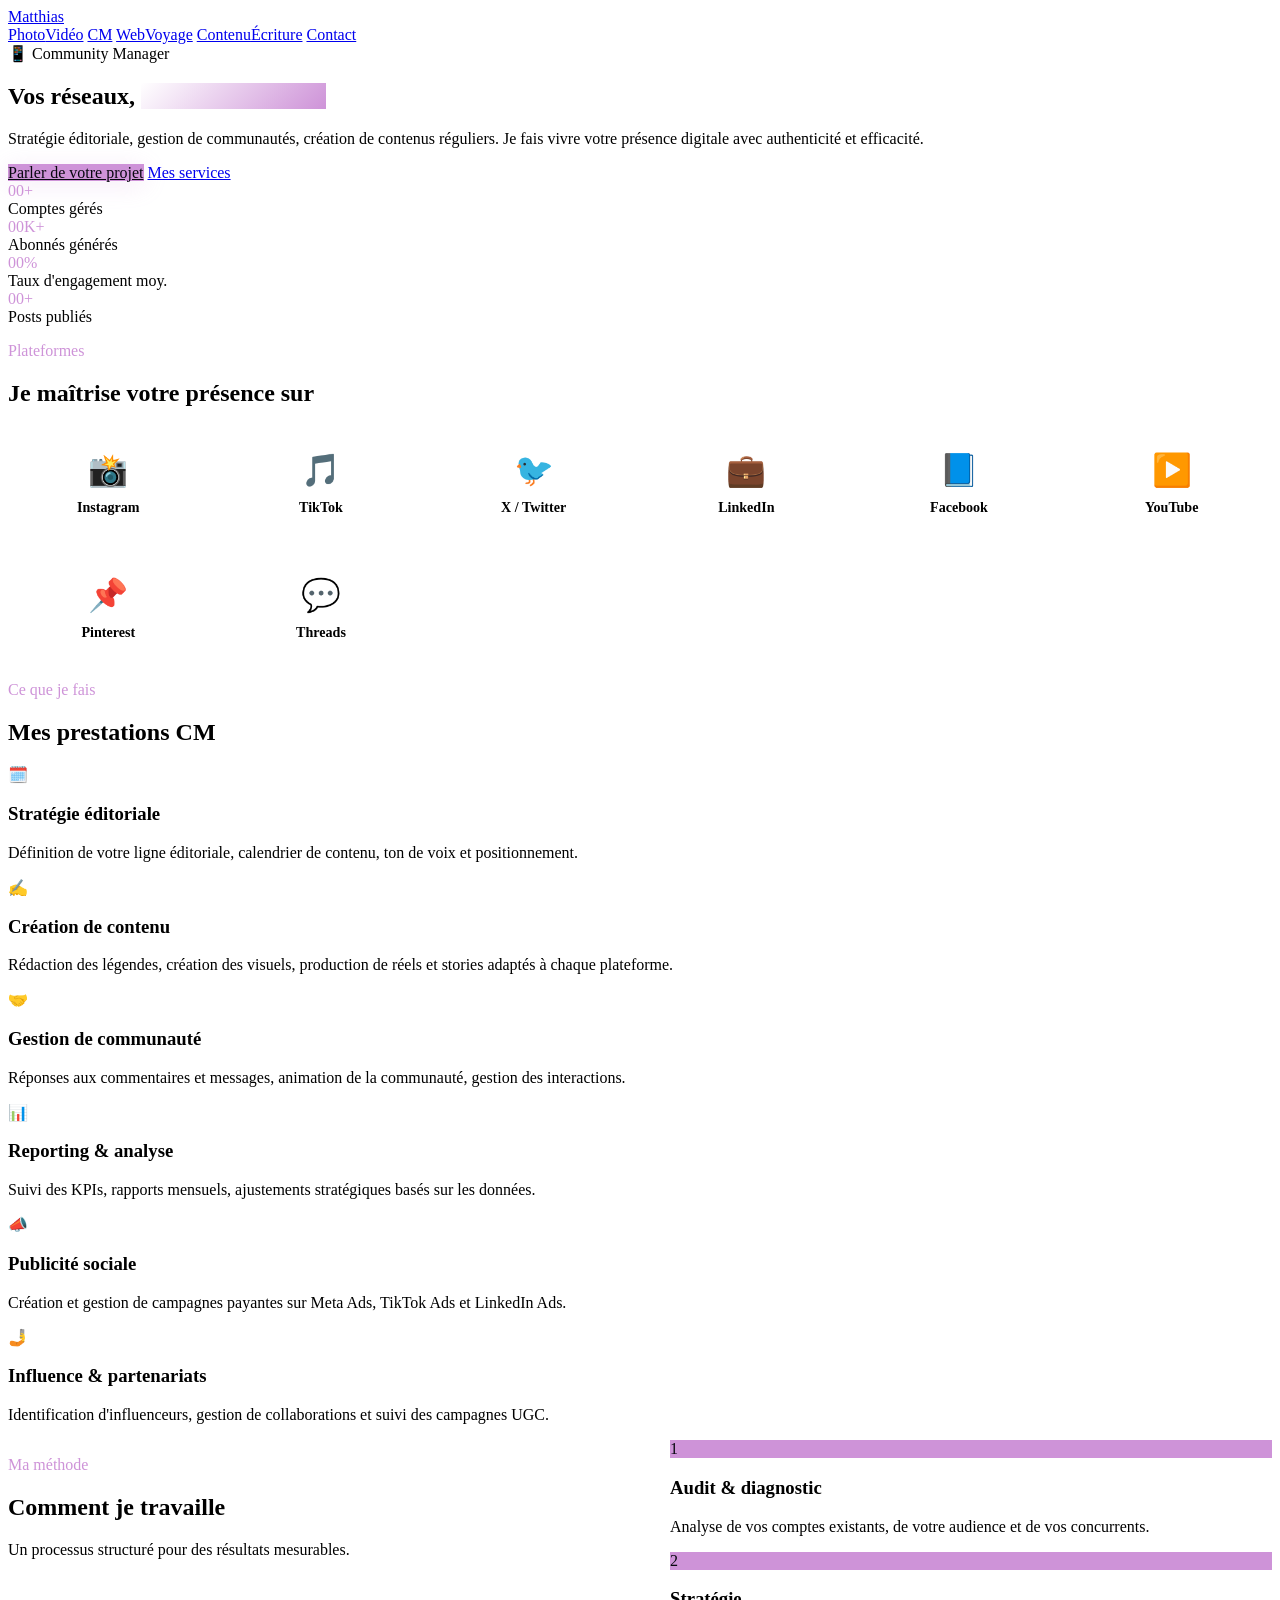
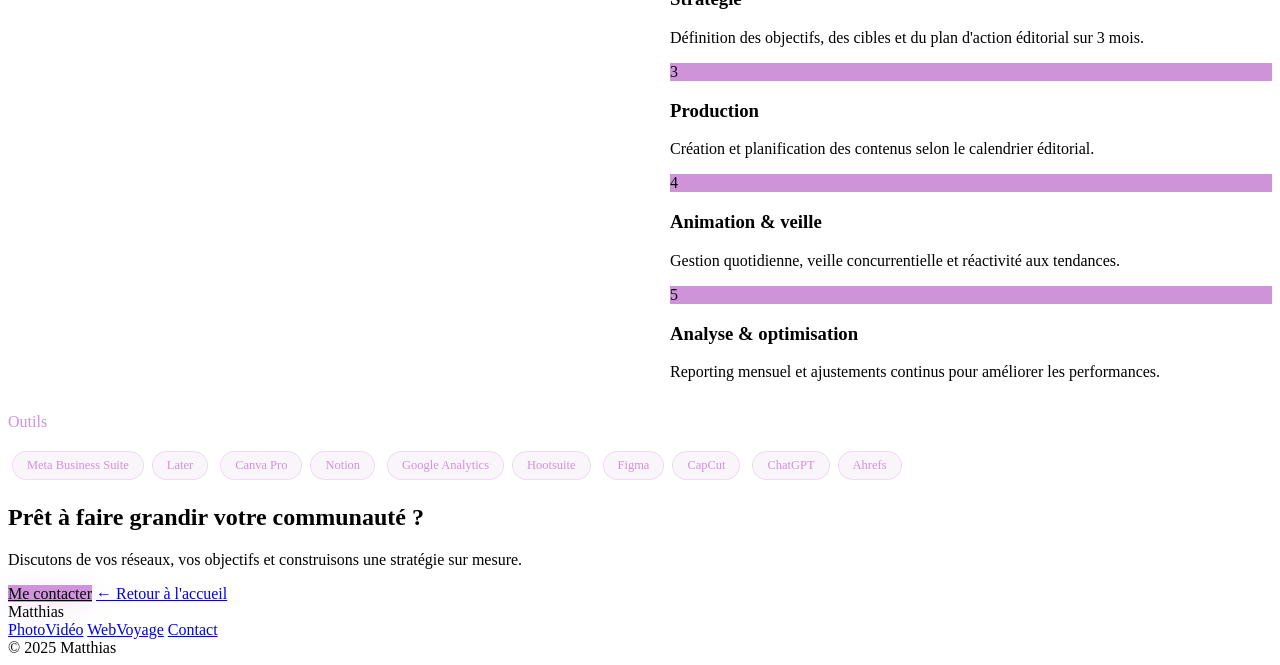
==== community-manager.html @ 6f7e1068 "Add files via upload" ====
<!DOCTYPE html>
<html lang="fr">
<head>
  <meta charset="UTF-8" />
  <meta name="viewport" content="width=device-width, initial-scale=1.0" />
  <title>Community Manager — Matthias</title>
  <link rel="stylesheet" href="css/style.css" />
  <style>
    :root { --page-color: #ce93d8; --page-glow: rgba(206,147,216,0.2); }
    .btn-primary { background: var(--page-color); color: #07070f; box-shadow: 0 4px 24px var(--page-glow); }
    .btn-primary:hover { background: #d9a8e0; box-shadow: 0 8px 32px rgba(206,147,216,0.4); }
    .section-label { color: var(--page-color); }
    .stat-number { color: var(--page-color); }
    .step-num { background: var(--page-color) !important; color: #07070f !important; }
    .tag-chip { background: rgba(206,147,216,0.1); border: 1px solid rgba(206,147,216,0.25); color: var(--page-color); display:inline-block;padding:6px 14px;border-radius:99px;font-size:.78rem;font-weight:500;margin:4px; }
    .platform-grid { display:grid;grid-template-columns:repeat(auto-fill,minmax(180px,1fr));gap:12px; }
    .platform-card { padding:24px 20px;border-radius:var(--radius-md);background:var(--glass-bg);border:1px solid var(--glass-border);text-align:center;transition:all .3s; }
    .platform-card:hover { background:var(--glass-bg-hover);transform:translateY(-2px); }
    .platform-icon { font-size:2rem;margin-bottom:10px; }
    .platform-name { font-size:.88rem;font-weight:600; }
  </style>
</head>
<body>
  <nav class="navbar">
    <a class="nav-logo" href="index.html">Matthias</a>
    <div class="nav-links">
      <a href="photo.html">Photo</a><a href="video.html">Vidéo</a>
      <a href="community-manager.html" class="active">CM</a>
      <a href="web-dev.html">Web</a><a href="voyage.html">Voyage</a>
      <a href="creation-contenu.html">Contenu</a><a href="ecriture.html">Écriture</a>
      <a href="mailto:contact@exemple.com" class="nav-cta">Contact</a>
    </div>
    <div class="nav-burger"><span></span><span></span><span></span></div>
  </nav>

  <section class="page-hero hero-cm">
    <div class="hero-tag">📱 Community Manager</div>
    <h1>Vos réseaux, <span style="-webkit-background-clip:text;-webkit-text-fill-color:transparent;background-clip:text;background:linear-gradient(135deg,#fff 0%,var(--page-color) 100%)">vivants & engagés</span></h1>
    <p>Stratégie éditoriale, gestion de communautés, création de contenus réguliers. Je fais vivre votre présence digitale avec authenticité et efficacité.</p>
    <div class="hero-actions">
      <a href="mailto:contact@exemple.com" class="btn btn-primary">Parler de votre projet</a>
      <a href="#services" class="btn btn-glass">Mes services</a>
    </div>
  </section>

  <section class="section">
    <div class="section-inner">
      <div class="stats-row reveal">
        <div class="stat-item"><div class="stat-number" style="color:var(--page-color)">00+</div><div class="stat-label">Comptes gérés</div></div>
        <div class="stat-item"><div class="stat-number" style="color:var(--page-color)">00K+</div><div class="stat-label">Abonnés générés</div></div>
        <div class="stat-item"><div class="stat-number" style="color:var(--page-color)">00%</div><div class="stat-label">Taux d'engagement moy.</div></div>
        <div class="stat-item"><div class="stat-number" style="color:var(--page-color)">00+</div><div class="stat-label">Posts publiés</div></div>
      </div>
    </div>
  </section>

  <section class="section" id="services">
    <div class="section-inner">
      <p class="section-label reveal">Plateformes</p>
      <h2 class="section-title reveal">Je maîtrise votre présence sur</h2>
      <div class="platform-grid reveal">
        <div class="platform-card"><div class="platform-icon">📸</div><div class="platform-name">Instagram</div></div>
        <div class="platform-card"><div class="platform-icon">🎵</div><div class="platform-name">TikTok</div></div>
        <div class="platform-card"><div class="platform-icon">🐦</div><div class="platform-name">X / Twitter</div></div>
        <div class="platform-card"><div class="platform-icon">💼</div><div class="platform-name">LinkedIn</div></div>
        <div class="platform-card"><div class="platform-icon">📘</div><div class="platform-name">Facebook</div></div>
        <div class="platform-card"><div class="platform-icon">▶️</div><div class="platform-name">YouTube</div></div>
        <div class="platform-card"><div class="platform-icon">📌</div><div class="platform-name">Pinterest</div></div>
        <div class="platform-card"><div class="platform-icon">💬</div><div class="platform-name">Threads</div></div>
      </div>
    </div>
  </section>

  <section class="section">
    <div class="section-inner">
      <p class="section-label reveal">Ce que je fais</p>
      <h2 class="section-title reveal">Mes prestations CM</h2>
      <div class="features-grid reveal">
        <div class="feature-card"><div class="feature-icon">🗓️</div><h3>Stratégie éditoriale</h3><p>Définition de votre ligne éditoriale, calendrier de contenu, ton de voix et positionnement.</p></div>
        <div class="feature-card"><div class="feature-icon">✍️</div><h3>Création de contenu</h3><p>Rédaction des légendes, création des visuels, production de réels et stories adaptés à chaque plateforme.</p></div>
        <div class="feature-card"><div class="feature-icon">🤝</div><h3>Gestion de communauté</h3><p>Réponses aux commentaires et messages, animation de la communauté, gestion des interactions.</p></div>
        <div class="feature-card"><div class="feature-icon">📊</div><h3>Reporting & analyse</h3><p>Suivi des KPIs, rapports mensuels, ajustements stratégiques basés sur les données.</p></div>
        <div class="feature-card"><div class="feature-icon">📣</div><h3>Publicité sociale</h3><p>Création et gestion de campagnes payantes sur Meta Ads, TikTok Ads et LinkedIn Ads.</p></div>
        <div class="feature-card"><div class="feature-icon">🤳</div><h3>Influence & partenariats</h3><p>Identification d'influenceurs, gestion de collaborations et suivi des campagnes UGC.</p></div>
      </div>
    </div>
  </section>

  <section class="section">
    <div class="section-inner" style="display:grid;grid-template-columns:1fr 1fr;gap:60px;align-items:start;">
      <div>
        <p class="section-label reveal">Ma méthode</p>
        <h2 class="section-title reveal">Comment je travaille</h2>
        <p class="section-desc reveal" style="margin-bottom:0">Un processus structuré pour des résultats mesurables.</p>
      </div>
      <div class="steps-list reveal">
        <div class="step-item"><div class="step-num" style="background:var(--page-color)">1</div><div class="step-content"><h3>Audit & diagnostic</h3><p>Analyse de vos comptes existants, de votre audience et de vos concurrents.</p></div></div>
        <div class="step-item"><div class="step-num" style="background:var(--page-color)">2</div><div class="step-content"><h3>Stratégie</h3><p>Définition des objectifs, des cibles et du plan d'action éditorial sur 3 mois.</p></div></div>
        <div class="step-item"><div class="step-num" style="background:var(--page-color)">3</div><div class="step-content"><h3>Production</h3><p>Création et planification des contenus selon le calendrier éditorial.</p></div></div>
        <div class="step-item"><div class="step-num" style="background:var(--page-color)">4</div><div class="step-content"><h3>Animation & veille</h3><p>Gestion quotidienne, veille concurrentielle et réactivité aux tendances.</p></div></div>
        <div class="step-item"><div class="step-num" style="background:var(--page-color)">5</div><div class="step-content"><h3>Analyse & optimisation</h3><p>Reporting mensuel et ajustements continus pour améliorer les performances.</p></div></div>
      </div>
    </div>
  </section>

  <section class="section" style="padding-top:0">
    <div class="section-inner">
      <p class="section-label reveal">Outils</p>
      <div class="reveal">
        <span class="tag-chip">Meta Business Suite</span><span class="tag-chip">Later</span>
        <span class="tag-chip">Canva Pro</span><span class="tag-chip">Notion</span>
        <span class="tag-chip">Google Analytics</span><span class="tag-chip">Hootsuite</span>
        <span class="tag-chip">Figma</span><span class="tag-chip">CapCut</span>
        <span class="tag-chip">ChatGPT</span><span class="tag-chip">Ahrefs</span>
      </div>
    </div>
  </section>

  <section class="cta-section">
    <div class="cta-box reveal">
      <h2>Prêt à faire grandir votre communauté ?</h2>
      <p>Discutons de vos réseaux, vos objectifs et construisons une stratégie sur mesure.</p>
      <div class="cta-actions">
        <a href="mailto:contact@exemple.com" class="btn btn-primary">Me contacter</a>
        <a href="index.html" class="btn btn-glass">← Retour à l'accueil</a>
      </div>
    </div>
  </section>

  <footer>
    <div class="footer-logo">Matthias</div>
    <div class="footer-links">
      <a href="photo.html">Photo</a><a href="video.html">Vidéo</a>
      <a href="web-dev.html">Web</a><a href="voyage.html">Voyage</a>
      <a href="mailto:contact@exemple.com">Contact</a>
    </div>
    <div class="footer-copy">&copy; 2025 Matthias</div>
  </footer>
  <script src="js/main.js"></script>
</body>
</html>
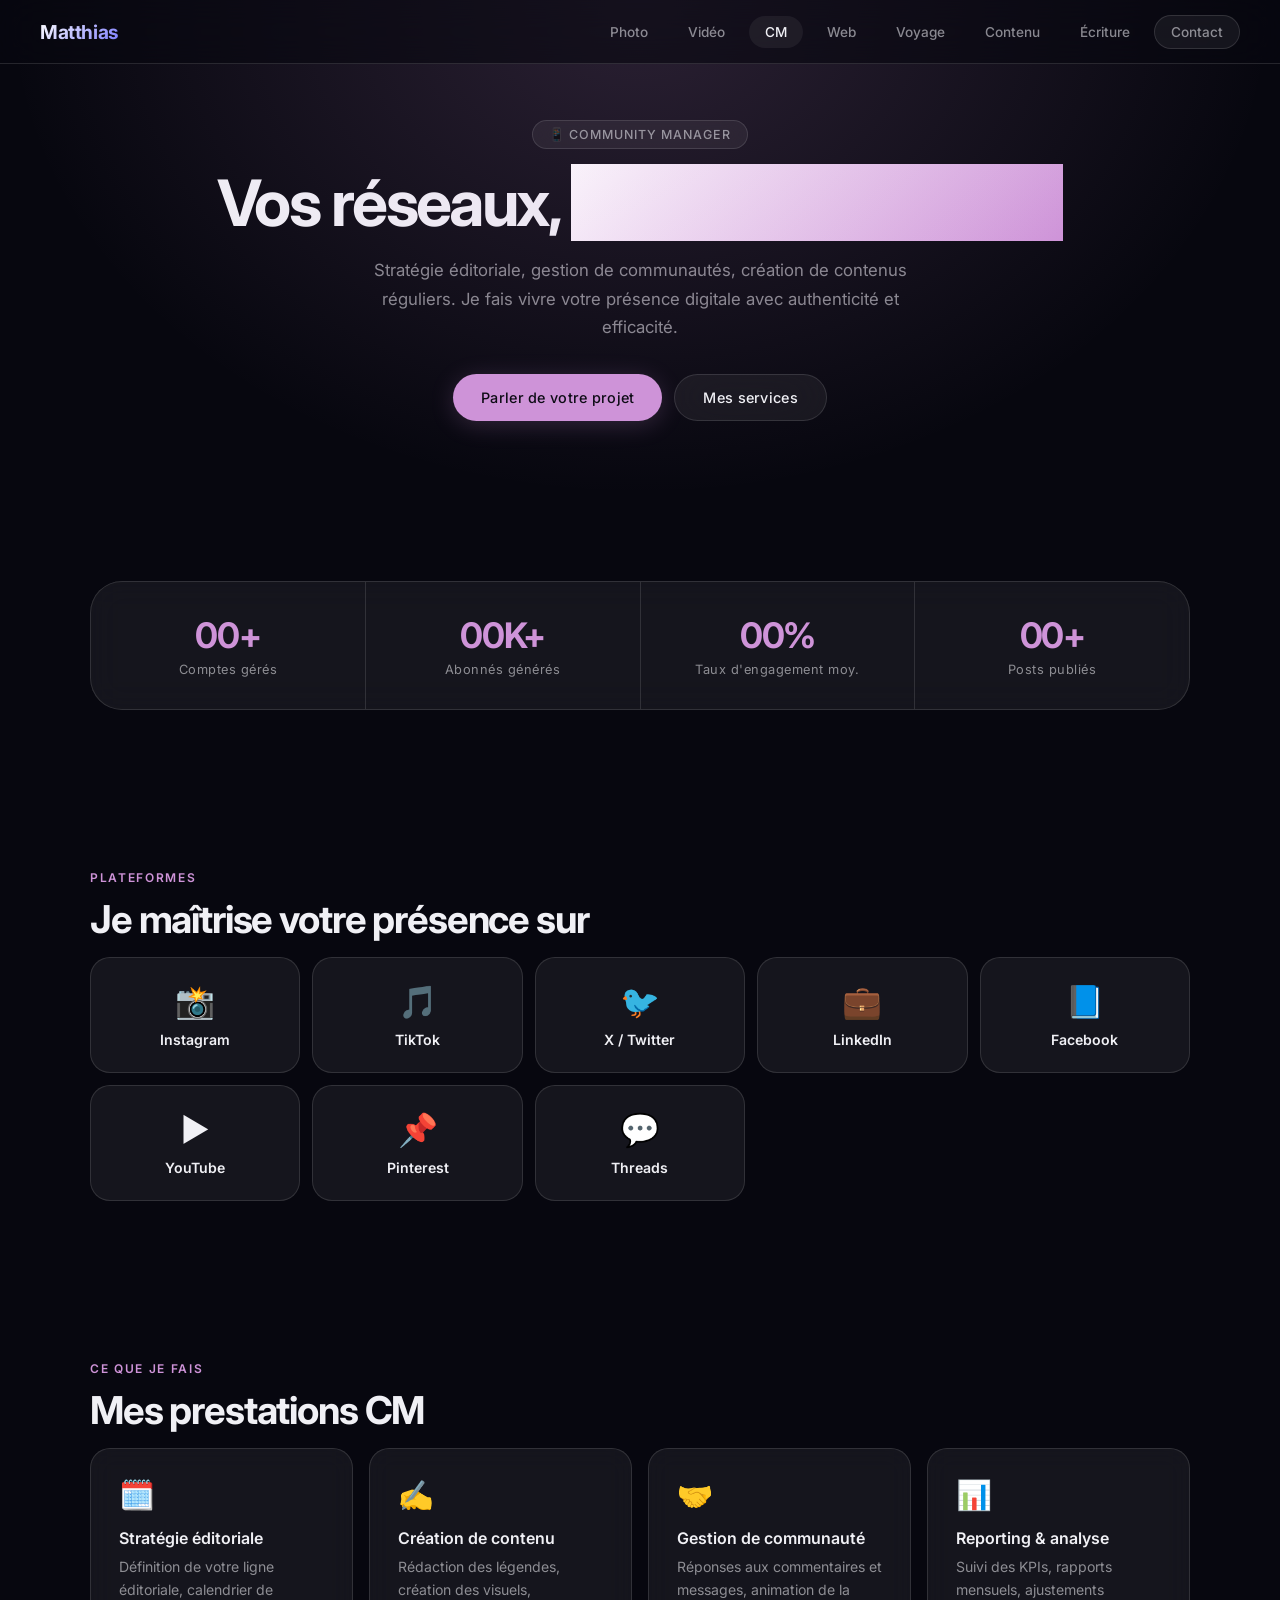
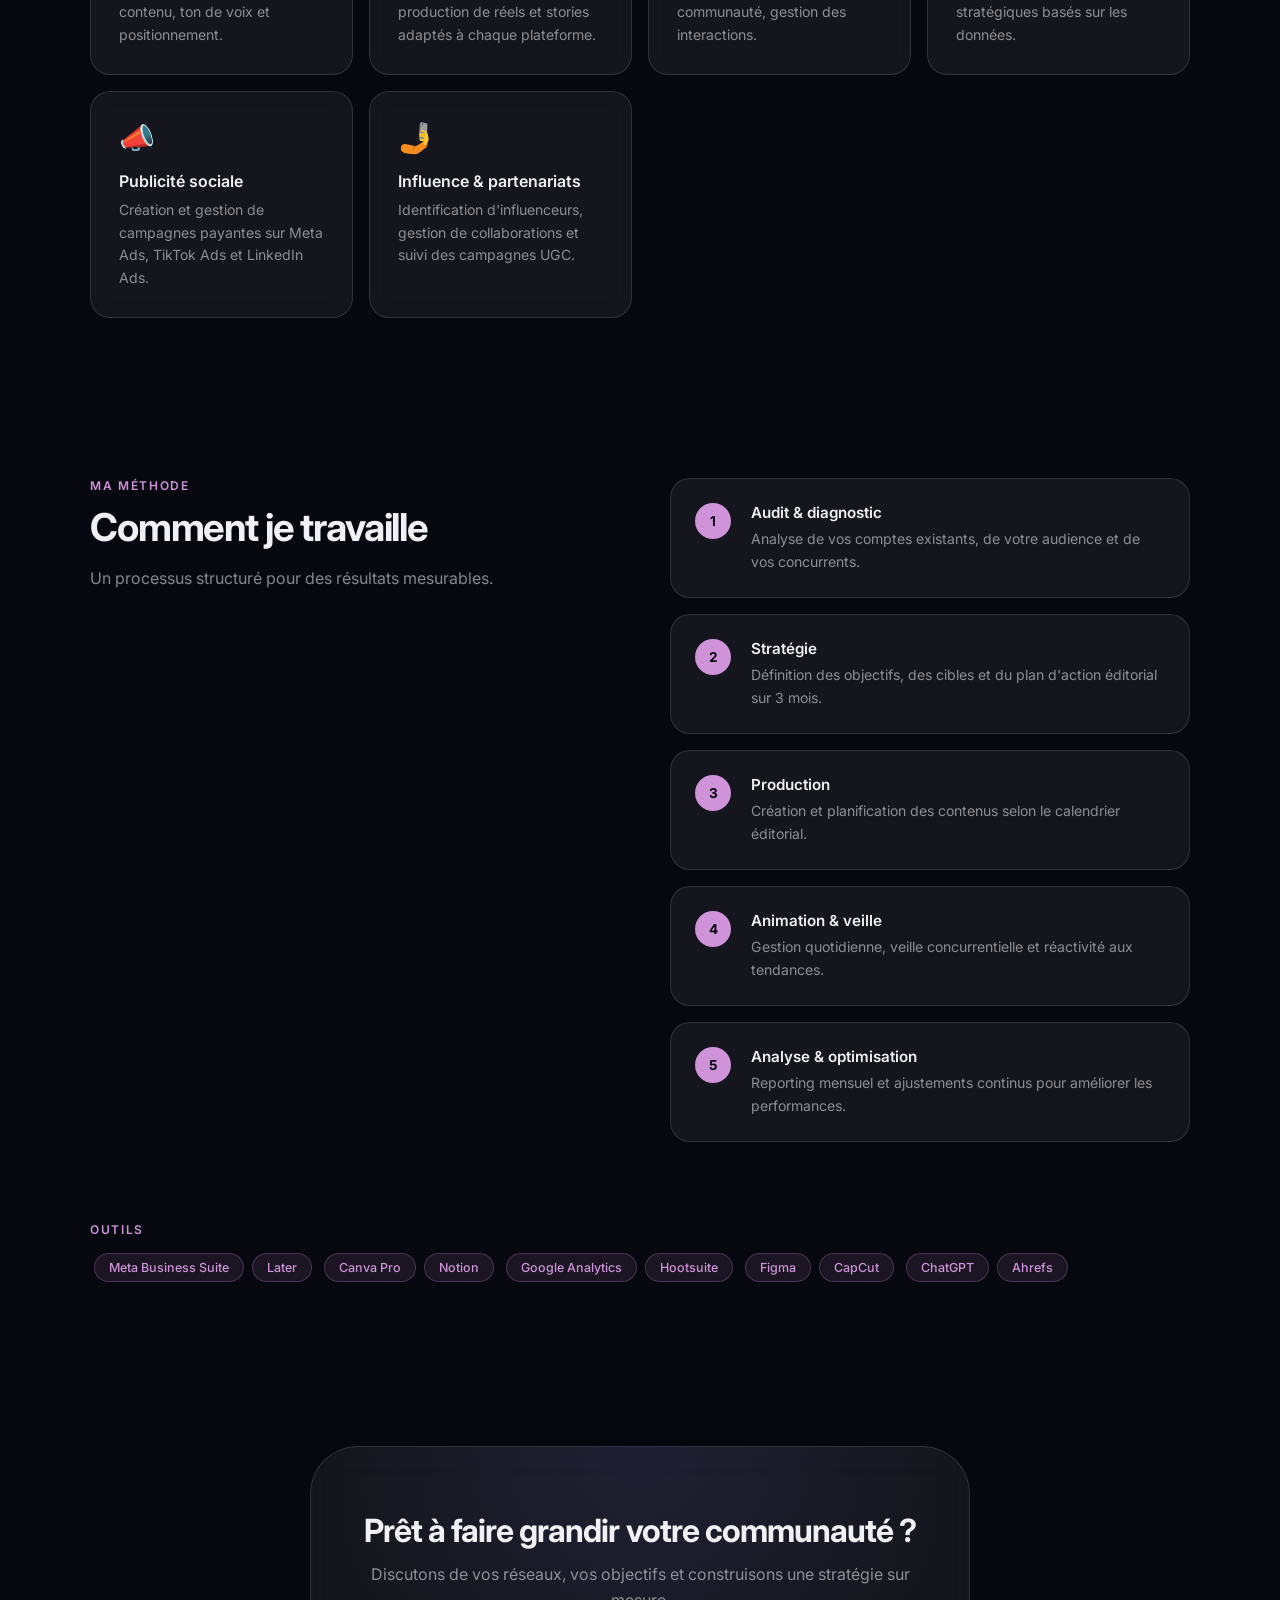
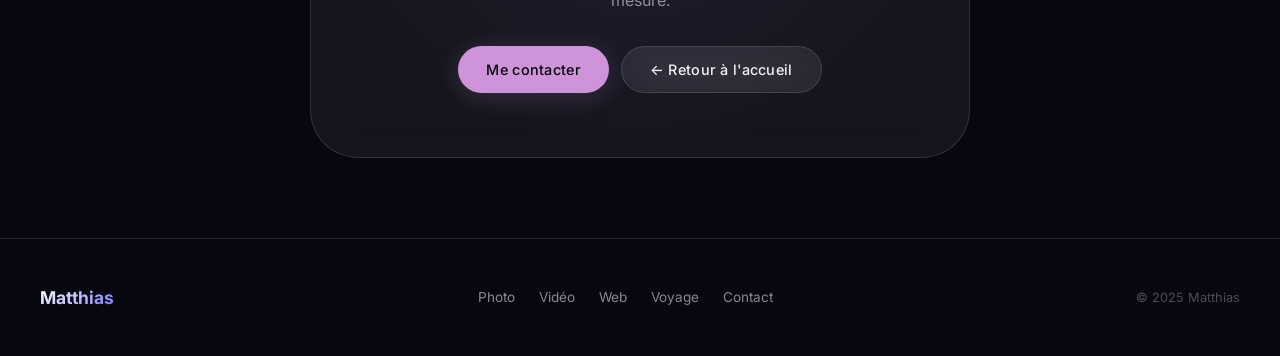
==== commit 17dc25e0: "Add files via upload" ====
--- a/community-manager.html
+++ b/community-manager.html
@@ -4,7 +4,7 @@
   <meta charset="UTF-8" />
   <meta name="viewport" content="width=device-width, initial-scale=1.0" />
   <title>Community Manager — Matthias</title>
-  <link rel="stylesheet" href="css/style.css" />
+  <link rel="stylesheet" href="style.css" />
   <style>
     :root { --page-color: #ce93d8; --page-glow: rgba(206,147,216,0.2); }
     .btn-primary { background: var(--page-color); color: #07070f; box-shadow: 0 4px 24px var(--page-glow); }
@@ -136,6 +136,6 @@
     </div>
     <div class="footer-copy">&copy; 2025 Matthias</div>
   </footer>
-  <script src="js/main.js"></script>
+  <script src="main.js"></script>
 </body>
 </html>
--- a/style.css
+++ b/style.css
@@ -0,0 +1,947 @@
+/* =============================================
+   ROOT VARIABLES — visionOS / Apple-style
+   ============================================= */
+@import url('https://fonts.googleapis.com/css2?family=Inter:wght@300;400;500;600;700&display=swap');
+
+:root {
+  --bg-deep:        #07070f;
+  --bg-mid:         #0e0e1a;
+  --glass-bg:       rgba(255,255,255,0.06);
+  --glass-bg-hover: rgba(255,255,255,0.1);
+  --glass-border:   rgba(255,255,255,0.12);
+  --glass-blur:     24px;
+  --text-primary:   #f0f0f5;
+  --text-secondary: rgba(240,240,245,0.55);
+  --text-tertiary:  rgba(240,240,245,0.30);
+  --accent:         #7c7cff;
+  --accent-glow:    rgba(124,124,255,0.25);
+  --radius-sm:      12px;
+  --radius-md:      20px;
+  --radius-lg:      32px;
+  --radius-xl:      48px;
+  --ease:           cubic-bezier(0.4,0,0.2,1);
+  --ease-spring:    cubic-bezier(0.34,1.56,0.64,1);
+
+  /* Service accent colors */
+  --c-photo:    #f5a623;
+  --c-video:    #4fc3f7;
+  --c-cm:       #ce93d8;
+  --c-webdev:   #80cbc4;
+  --c-voyage:   #a5d6a7;
+  --c-content:  #ff8a65;
+  --c-writing:  #f48fb1;
+}
+
+/* =============================================
+   RESET & BASE
+   ============================================= */
+*, *::before, *::after { box-sizing: border-box; margin: 0; padding: 0; }
+
+html {
+  font-family: 'Inter', -apple-system, BlinkMacSystemFont, sans-serif;
+  font-size: 16px;
+  scroll-behavior: smooth;
+  background: var(--bg-deep);
+  color: var(--text-primary);
+  -webkit-font-smoothing: antialiased;
+}
+
+body {
+  min-height: 100vh;
+  overflow-x: hidden;
+}
+
+a { color: inherit; text-decoration: none; }
+img { display: block; max-width: 100%; }
+ul { list-style: none; }
+
+/* =============================================
+   SCROLLBAR
+   ============================================= */
+::-webkit-scrollbar { width: 6px; }
+::-webkit-scrollbar-track { background: transparent; }
+::-webkit-scrollbar-thumb { background: rgba(255,255,255,0.15); border-radius: 4px; }
+
+/* =============================================
+   GLASS UTILITY
+   ============================================= */
+.glass {
+  background: var(--glass-bg);
+  backdrop-filter: blur(var(--glass-blur));
+  -webkit-backdrop-filter: blur(var(--glass-blur));
+  border: 1px solid var(--glass-border);
+  border-radius: var(--radius-md);
+}
+
+/* =============================================
+   BUTTONS
+   ============================================= */
+.btn {
+  display: inline-flex;
+  align-items: center;
+  gap: 8px;
+  padding: 14px 28px;
+  border-radius: var(--radius-xl);
+  font-size: 0.9rem;
+  font-weight: 500;
+  letter-spacing: 0.02em;
+  cursor: pointer;
+  transition: all 0.3s var(--ease);
+  border: none;
+  outline: none;
+}
+
+.btn-primary {
+  background: var(--accent);
+  color: #fff;
+  box-shadow: 0 4px 24px var(--accent-glow);
+}
+.btn-primary:hover {
+  background: #9090ff;
+  box-shadow: 0 8px 32px rgba(124,124,255,0.4);
+  transform: translateY(-1px);
+}
+
+.btn-glass {
+  background: var(--glass-bg);
+  color: var(--text-primary);
+  border: 1px solid var(--glass-border);
+  backdrop-filter: blur(var(--glass-blur));
+}
+.btn-glass:hover {
+  background: var(--glass-bg-hover);
+  transform: translateY(-1px);
+}
+
+.btn-outline {
+  background: transparent;
+  color: var(--accent);
+  border: 1.5px solid var(--accent);
+}
+.btn-outline:hover {
+  background: var(--accent-glow);
+  transform: translateY(-1px);
+}
+
+/* =============================================
+   NAVIGATION
+   ============================================= */
+.navbar {
+  position: fixed;
+  top: 0;
+  left: 0;
+  right: 0;
+  z-index: 100;
+  height: 64px;
+  display: flex;
+  align-items: center;
+  justify-content: space-between;
+  padding: 0 40px;
+  background: rgba(7,7,15,0.6);
+  backdrop-filter: blur(24px);
+  -webkit-backdrop-filter: blur(24px);
+  border-bottom: 1px solid var(--glass-border);
+  transition: all 0.3s var(--ease);
+}
+
+.nav-logo {
+  font-size: 1.2rem;
+  font-weight: 700;
+  letter-spacing: -0.02em;
+  background: linear-gradient(135deg, #fff 0%, var(--accent) 100%);
+  -webkit-background-clip: text;
+  -webkit-text-fill-color: transparent;
+  background-clip: text;
+}
+
+.nav-links {
+  display: flex;
+  align-items: center;
+  gap: 8px;
+}
+
+.nav-links a {
+  padding: 8px 16px;
+  border-radius: var(--radius-xl);
+  font-size: 0.85rem;
+  font-weight: 500;
+  color: var(--text-secondary);
+  transition: all 0.25s var(--ease);
+}
+.nav-links a:hover {
+  color: var(--text-primary);
+  background: var(--glass-bg);
+}
+.nav-links a.active {
+  color: var(--text-primary);
+  background: var(--glass-bg);
+}
+
+.nav-cta {
+  padding: 10px 22px;
+  background: var(--glass-bg);
+  border: 1px solid var(--glass-border);
+  border-radius: var(--radius-xl);
+  font-size: 0.85rem;
+  font-weight: 500;
+  transition: all 0.25s var(--ease);
+  cursor: pointer;
+  color: var(--text-primary);
+}
+.nav-cta:hover { background: var(--glass-bg-hover); }
+
+/* Mobile menu toggle */
+.nav-burger {
+  display: none;
+  flex-direction: column;
+  gap: 5px;
+  cursor: pointer;
+  padding: 4px;
+}
+.nav-burger span {
+  width: 22px;
+  height: 2px;
+  background: var(--text-primary);
+  border-radius: 2px;
+  transition: all 0.3s var(--ease);
+}
+
+/* =============================================
+   LOBBY / HERO
+   ============================================= */
+.lobby {
+  position: relative;
+  min-height: 100vh;
+  display: flex;
+  flex-direction: column;
+  align-items: center;
+  justify-content: center;
+  padding-top: 64px;
+  overflow: hidden;
+}
+
+/* Ambient background orbs */
+.lobby::before {
+  content: '';
+  position: absolute;
+  width: 600px;
+  height: 600px;
+  border-radius: 50%;
+  background: radial-gradient(circle, rgba(124,124,255,0.12) 0%, transparent 70%);
+  top: 10%;
+  left: 50%;
+  transform: translateX(-50%);
+  pointer-events: none;
+}
+.lobby::after {
+  content: '';
+  position: absolute;
+  width: 400px;
+  height: 400px;
+  border-radius: 50%;
+  background: radial-gradient(circle, rgba(124,124,255,0.06) 0%, transparent 70%);
+  bottom: 15%;
+  right: 15%;
+  pointer-events: none;
+}
+
+.lobby-header {
+  text-align: center;
+  margin-bottom: 60px;
+  position: relative;
+  z-index: 2;
+}
+
+.lobby-header h1 {
+  font-size: clamp(2rem, 4vw, 3.2rem);
+  font-weight: 700;
+  letter-spacing: -0.04em;
+  line-height: 1.1;
+  margin-bottom: 12px;
+}
+
+.lobby-header h1 span {
+  background: linear-gradient(135deg, #fff 0%, var(--accent) 100%);
+  -webkit-background-clip: text;
+  -webkit-text-fill-color: transparent;
+  background-clip: text;
+}
+
+.lobby-header p {
+  font-size: 1rem;
+  color: var(--text-secondary);
+  letter-spacing: 0.08em;
+  text-transform: uppercase;
+  font-weight: 400;
+}
+
+/* =============================================
+   CAROUSEL
+   ============================================= */
+.carousel-wrapper {
+  position: relative;
+  width: 100%;
+  max-width: 1100px;
+  display: flex;
+  align-items: center;
+  justify-content: center;
+  gap: 0;
+  z-index: 2;
+}
+
+.carousel-stage {
+  perspective: 1200px;
+  width: 100%;
+  height: 380px;
+  position: relative;
+  overflow: visible;
+}
+
+.carousel-track {
+  width: 100%;
+  height: 100%;
+  position: relative;
+  transform-style: preserve-3d;
+  transition: none;
+}
+
+/* Individual figurine card */
+.figurine-card {
+  position: absolute;
+  top: 50%;
+  left: 50%;
+  width: 190px;
+  height: 280px;
+  margin-top: -140px;
+  margin-left: -95px;
+  border-radius: var(--radius-lg);
+  cursor: pointer;
+  transition: transform 0.6s var(--ease), opacity 0.6s var(--ease), filter 0.6s var(--ease);
+  overflow: hidden;
+  border: 1px solid var(--glass-border);
+  background: var(--glass-bg);
+  backdrop-filter: blur(16px);
+  -webkit-backdrop-filter: blur(16px);
+  user-select: none;
+  transform-origin: center center;
+}
+
+.figurine-card .card-top {
+  height: 200px;
+  display: flex;
+  align-items: center;
+  justify-content: center;
+  position: relative;
+  overflow: hidden;
+  flex-direction: column;
+  gap: 12px;
+}
+
+.figurine-card .card-top .placeholder-img {
+  width: 100%;
+  height: 100%;
+  object-fit: cover;
+  object-position: top;
+}
+
+/* Placeholder when no image */
+.figurine-card .card-top .placeholder-silhouette {
+  width: 100%;
+  height: 100%;
+  display: flex;
+  flex-direction: column;
+  align-items: center;
+  justify-content: center;
+  gap: 10px;
+}
+
+.figurine-icon {
+  font-size: 3.5rem;
+  filter: drop-shadow(0 4px 12px rgba(0,0,0,0.4));
+}
+
+.silhouette-shape {
+  width: 70px;
+  height: 70px;
+  border-radius: 50%;
+  background: rgba(255,255,255,0.08);
+  border: 2px dashed rgba(255,255,255,0.2);
+  display: flex;
+  align-items: center;
+  justify-content: center;
+}
+
+.figurine-card .card-bottom {
+  padding: 14px 16px;
+  text-align: center;
+}
+
+.figurine-card .card-title {
+  font-size: 0.8rem;
+  font-weight: 600;
+  color: var(--text-primary);
+  letter-spacing: 0.02em;
+  white-space: nowrap;
+  overflow: hidden;
+  text-overflow: ellipsis;
+}
+
+.figurine-card .card-tag {
+  font-size: 0.68rem;
+  color: var(--text-tertiary);
+  margin-top: 4px;
+  font-weight: 400;
+  letter-spacing: 0.06em;
+  text-transform: uppercase;
+}
+
+/* Active state glow */
+.figurine-card.is-active {
+  box-shadow: 0 0 60px rgba(124,124,255,0.2), 0 0 0 1px rgba(124,124,255,0.3);
+}
+
+/* Carousel nav buttons */
+.carousel-btn {
+  position: absolute;
+  top: 50%;
+  transform: translateY(-50%);
+  z-index: 10;
+  width: 48px;
+  height: 48px;
+  border-radius: 50%;
+  background: var(--glass-bg);
+  border: 1px solid var(--glass-border);
+  backdrop-filter: blur(12px);
+  -webkit-backdrop-filter: blur(12px);
+  color: var(--text-primary);
+  font-size: 1.2rem;
+  cursor: pointer;
+  display: flex;
+  align-items: center;
+  justify-content: center;
+  transition: all 0.25s var(--ease);
+  outline: none;
+}
+.carousel-btn:hover { background: var(--glass-bg-hover); transform: translateY(-50%) scale(1.05); }
+.carousel-btn.prev { left: 16px; }
+.carousel-btn.next { right: 16px; }
+
+/* =============================================
+   ACTIVE LABEL (below carousel)
+   ============================================= */
+.active-info {
+  margin-top: 48px;
+  text-align: center;
+  z-index: 2;
+  position: relative;
+  min-height: 120px;
+  display: flex;
+  flex-direction: column;
+  align-items: center;
+  gap: 12px;
+  transition: opacity 0.4s var(--ease);
+}
+
+.active-info .active-title {
+  font-size: 1.8rem;
+  font-weight: 700;
+  letter-spacing: -0.03em;
+  transition: all 0.4s var(--ease);
+}
+
+.active-info .active-desc {
+  font-size: 0.95rem;
+  color: var(--text-secondary);
+  max-width: 480px;
+  line-height: 1.6;
+  transition: all 0.4s var(--ease);
+}
+
+.active-info .active-cta {
+  margin-top: 8px;
+}
+
+/* Dots indicator */
+.carousel-dots {
+  display: flex;
+  gap: 8px;
+  margin-top: 24px;
+  z-index: 2;
+}
+
+.carousel-dot {
+  width: 6px;
+  height: 6px;
+  border-radius: 50%;
+  background: rgba(255,255,255,0.2);
+  cursor: pointer;
+  transition: all 0.3s var(--ease);
+}
+.carousel-dot.active {
+  width: 24px;
+  border-radius: 3px;
+  background: var(--accent);
+}
+
+/* Scroll cue */
+.scroll-cue {
+  position: absolute;
+  bottom: 32px;
+  left: 50%;
+  transform: translateX(-50%);
+  display: flex;
+  flex-direction: column;
+  align-items: center;
+  gap: 8px;
+  color: var(--text-tertiary);
+  font-size: 0.75rem;
+  letter-spacing: 0.1em;
+  text-transform: uppercase;
+  animation: bounce 2.5s infinite;
+  z-index: 2;
+}
+.scroll-cue svg { opacity: 0.4; }
+
+@keyframes bounce {
+  0%, 100% { transform: translateX(-50%) translateY(0); }
+  50%       { transform: translateX(-50%) translateY(8px); }
+}
+
+/* =============================================
+   SERVICE PREVIEW SECTIONS (index)
+   ============================================= */
+.service-preview {
+  padding: 120px 40px;
+  max-width: 1200px;
+  margin: 0 auto;
+  display: none;
+}
+.service-preview.visible { display: block; }
+
+/* =============================================
+   PAGE HEADER (service pages)
+   ============================================= */
+.page-hero {
+  min-height: 420px;
+  display: flex;
+  flex-direction: column;
+  align-items: center;
+  justify-content: center;
+  text-align: center;
+  padding: 120px 40px 80px;
+  position: relative;
+  overflow: hidden;
+}
+
+.page-hero::before {
+  content: '';
+  position: absolute;
+  inset: 0;
+  background: var(--hero-gradient, radial-gradient(ellipse at 50% 0%, rgba(124,124,255,0.15) 0%, transparent 70%));
+  pointer-events: none;
+}
+
+.page-hero .hero-tag {
+  display: inline-flex;
+  align-items: center;
+  gap: 8px;
+  padding: 6px 16px;
+  border-radius: var(--radius-xl);
+  background: var(--glass-bg);
+  border: 1px solid var(--glass-border);
+  font-size: 0.78rem;
+  font-weight: 500;
+  color: var(--text-secondary);
+  letter-spacing: 0.08em;
+  text-transform: uppercase;
+  margin-bottom: 20px;
+  backdrop-filter: blur(12px);
+}
+
+.page-hero h1 {
+  font-size: clamp(2.4rem, 5vw, 4rem);
+  font-weight: 700;
+  letter-spacing: -0.04em;
+  line-height: 1.05;
+  margin-bottom: 20px;
+}
+
+.page-hero .hero-accent {
+  -webkit-background-clip: text;
+  -webkit-text-fill-color: transparent;
+  background-clip: text;
+}
+
+.page-hero p {
+  max-width: 540px;
+  font-size: 1.05rem;
+  color: var(--text-secondary);
+  line-height: 1.7;
+  margin-bottom: 32px;
+}
+
+.hero-actions {
+  display: flex;
+  gap: 12px;
+  flex-wrap: wrap;
+  justify-content: center;
+}
+
+/* =============================================
+   SECTIONS COMMON
+   ============================================= */
+.section {
+  padding: 80px 40px;
+}
+
+.section-inner {
+  max-width: 1100px;
+  margin: 0 auto;
+}
+
+.section-label {
+  font-size: 0.75rem;
+  font-weight: 600;
+  letter-spacing: 0.14em;
+  text-transform: uppercase;
+  color: var(--accent);
+  margin-bottom: 12px;
+}
+
+.section-title {
+  font-size: clamp(1.8rem, 3vw, 2.6rem);
+  font-weight: 700;
+  letter-spacing: -0.03em;
+  line-height: 1.15;
+  margin-bottom: 16px;
+}
+
+.section-desc {
+  font-size: 1rem;
+  color: var(--text-secondary);
+  max-width: 560px;
+  line-height: 1.7;
+  margin-bottom: 48px;
+}
+
+/* =============================================
+   GALLERY GRID
+   ============================================= */
+.gallery-grid {
+  display: grid;
+  grid-template-columns: repeat(auto-fill, minmax(280px, 1fr));
+  gap: 16px;
+}
+
+.gallery-item {
+  border-radius: var(--radius-md);
+  overflow: hidden;
+  aspect-ratio: 4/3;
+  background: var(--glass-bg);
+  border: 1px solid var(--glass-border);
+  position: relative;
+  cursor: pointer;
+  transition: transform 0.3s var(--ease), box-shadow 0.3s var(--ease);
+}
+.gallery-item:hover { transform: translateY(-4px); box-shadow: 0 20px 40px rgba(0,0,0,0.4); }
+
+.gallery-item img {
+  width: 100%;
+  height: 100%;
+  object-fit: cover;
+  transition: transform 0.4s var(--ease);
+}
+.gallery-item:hover img { transform: scale(1.05); }
+
+/* Placeholder gallery item */
+.gallery-placeholder {
+  width: 100%;
+  height: 100%;
+  display: flex;
+  flex-direction: column;
+  align-items: center;
+  justify-content: center;
+  gap: 12px;
+  background: linear-gradient(135deg, rgba(255,255,255,0.04) 0%, rgba(255,255,255,0.01) 100%);
+}
+.gallery-placeholder .ph-icon { font-size: 2rem; opacity: 0.3; }
+.gallery-placeholder span {
+  font-size: 0.75rem;
+  color: var(--text-tertiary);
+  letter-spacing: 0.04em;
+}
+
+/* Featured large item */
+.gallery-item.featured { grid-column: span 2; aspect-ratio: 16/9; }
+
+/* =============================================
+   SKILLS / FEATURES GRID
+   ============================================= */
+.features-grid {
+  display: grid;
+  grid-template-columns: repeat(auto-fill, minmax(260px, 1fr));
+  gap: 16px;
+}
+
+.feature-card {
+  padding: 28px;
+  border-radius: var(--radius-md);
+  background: var(--glass-bg);
+  border: 1px solid var(--glass-border);
+  backdrop-filter: blur(12px);
+  transition: all 0.3s var(--ease);
+}
+.feature-card:hover {
+  background: var(--glass-bg-hover);
+  transform: translateY(-2px);
+  box-shadow: 0 12px 32px rgba(0,0,0,0.3);
+}
+
+.feature-icon {
+  font-size: 1.8rem;
+  margin-bottom: 16px;
+}
+.feature-card h3 {
+  font-size: 1rem;
+  font-weight: 600;
+  margin-bottom: 8px;
+}
+.feature-card p {
+  font-size: 0.88rem;
+  color: var(--text-secondary);
+  line-height: 1.6;
+}
+
+/* =============================================
+   STATS ROW
+   ============================================= */
+.stats-row {
+  display: flex;
+  gap: 0;
+  border-radius: var(--radius-lg);
+  overflow: hidden;
+  border: 1px solid var(--glass-border);
+  background: var(--glass-bg);
+  backdrop-filter: blur(16px);
+}
+
+.stat-item {
+  flex: 1;
+  padding: 32px 24px;
+  text-align: center;
+  border-right: 1px solid var(--glass-border);
+  transition: background 0.2s;
+}
+.stat-item:last-child { border-right: none; }
+.stat-item:hover { background: var(--glass-bg-hover); }
+
+.stat-number {
+  font-size: 2.2rem;
+  font-weight: 700;
+  letter-spacing: -0.04em;
+  margin-bottom: 6px;
+}
+.stat-label {
+  font-size: 0.8rem;
+  color: var(--text-secondary);
+  font-weight: 400;
+  letter-spacing: 0.04em;
+}
+
+/* =============================================
+   PROCESS / STEPS
+   ============================================= */
+.steps-list {
+  display: flex;
+  flex-direction: column;
+  gap: 16px;
+}
+
+.step-item {
+  display: flex;
+  gap: 20px;
+  align-items: flex-start;
+  padding: 24px;
+  border-radius: var(--radius-md);
+  background: var(--glass-bg);
+  border: 1px solid var(--glass-border);
+  transition: all 0.3s var(--ease);
+}
+.step-item:hover { background: var(--glass-bg-hover); transform: translateX(4px); }
+
+.step-num {
+  width: 36px;
+  height: 36px;
+  border-radius: 50%;
+  background: var(--accent);
+  color: #fff;
+  font-size: 0.85rem;
+  font-weight: 700;
+  display: flex;
+  align-items: center;
+  justify-content: center;
+  flex-shrink: 0;
+}
+
+.step-content h3 {
+  font-size: 0.95rem;
+  font-weight: 600;
+  margin-bottom: 6px;
+}
+.step-content p {
+  font-size: 0.88rem;
+  color: var(--text-secondary);
+  line-height: 1.6;
+}
+
+/* =============================================
+   CTA SECTION
+   ============================================= */
+.cta-section {
+  padding: 80px 40px;
+  text-align: center;
+}
+
+.cta-box {
+  max-width: 660px;
+  margin: 0 auto;
+  padding: 64px 48px;
+  border-radius: var(--radius-xl);
+  background: var(--glass-bg);
+  border: 1px solid var(--glass-border);
+  backdrop-filter: blur(20px);
+  position: relative;
+  overflow: hidden;
+}
+
+.cta-box::before {
+  content: '';
+  position: absolute;
+  inset: 0;
+  background: radial-gradient(ellipse at 50% 0%, rgba(124,124,255,0.1) 0%, transparent 70%);
+  pointer-events: none;
+}
+
+.cta-box h2 {
+  font-size: 2rem;
+  font-weight: 700;
+  letter-spacing: -0.03em;
+  margin-bottom: 12px;
+  position: relative;
+}
+.cta-box p {
+  color: var(--text-secondary);
+  margin-bottom: 32px;
+  line-height: 1.6;
+  position: relative;
+}
+.cta-actions {
+  display: flex;
+  gap: 12px;
+  justify-content: center;
+  flex-wrap: wrap;
+  position: relative;
+}
+
+/* =============================================
+   FOOTER
+   ============================================= */
+footer {
+  padding: 48px 40px;
+  border-top: 1px solid var(--glass-border);
+  display: flex;
+  align-items: center;
+  justify-content: space-between;
+  flex-wrap: wrap;
+  gap: 16px;
+}
+
+.footer-logo {
+  font-size: 1.1rem;
+  font-weight: 700;
+  background: linear-gradient(135deg, #fff 0%, var(--accent) 100%);
+  -webkit-background-clip: text;
+  -webkit-text-fill-color: transparent;
+  background-clip: text;
+}
+
+.footer-links {
+  display: flex;
+  gap: 24px;
+}
+.footer-links a {
+  font-size: 0.85rem;
+  color: var(--text-secondary);
+  transition: color 0.2s;
+}
+.footer-links a:hover { color: var(--text-primary); }
+
+.footer-copy {
+  font-size: 0.8rem;
+  color: var(--text-tertiary);
+}
+
+/* =============================================
+   PAGE-SPECIFIC GRADIENTS
+   ============================================= */
+.hero-photo   { --hero-gradient: radial-gradient(ellipse at 50% 0%, rgba(245,166,35,0.18) 0%, transparent 70%); }
+.hero-video   { --hero-gradient: radial-gradient(ellipse at 50% 0%, rgba(79,195,247,0.18) 0%, transparent 70%); }
+.hero-cm      { --hero-gradient: radial-gradient(ellipse at 50% 0%, rgba(206,147,216,0.18) 0%, transparent 70%); }
+.hero-webdev  { --hero-gradient: radial-gradient(ellipse at 50% 0%, rgba(128,203,196,0.18) 0%, transparent 70%); }
+.hero-voyage  { --hero-gradient: radial-gradient(ellipse at 50% 0%, rgba(165,214,167,0.18) 0%, transparent 70%); }
+.hero-content { --hero-gradient: radial-gradient(ellipse at 50% 0%, rgba(255,138,101,0.18) 0%, transparent 70%); }
+.hero-writing { --hero-gradient: radial-gradient(ellipse at 50% 0%, rgba(244,143,177,0.18) 0%, transparent 70%); }
+
+/* =============================================
+   ANIMATIONS
+   ============================================= */
+@keyframes fadeUp {
+  from { opacity: 0; transform: translateY(24px); }
+  to   { opacity: 1; transform: translateY(0); }
+}
+@keyframes fadeIn {
+  from { opacity: 0; }
+  to   { opacity: 1; }
+}
+
+.anim-fade-up  { animation: fadeUp 0.6s var(--ease) both; }
+.anim-fade-in  { animation: fadeIn 0.5s var(--ease) both; }
+.anim-delay-1  { animation-delay: 0.1s; }
+.anim-delay-2  { animation-delay: 0.2s; }
+.anim-delay-3  { animation-delay: 0.3s; }
+.anim-delay-4  { animation-delay: 0.4s; }
+
+/* =============================================
+   RESPONSIVE
+   ============================================= */
+@media (max-width: 768px) {
+  .navbar { padding: 0 20px; }
+  .nav-links { display: none; }
+  .nav-links.open {
+    display: flex;
+    flex-direction: column;
+    position: fixed;
+    top: 64px; left: 0; right: 0;
+    background: rgba(7,7,15,0.95);
+    backdrop-filter: blur(24px);
+    padding: 20px;
+    border-bottom: 1px solid var(--glass-border);
+    z-index: 99;
+  }
+  .nav-burger { display: flex; }
+
+  .lobby-header { margin-bottom: 40px; }
+  .carousel-stage { height: 320px; }
+  .figurine-card { width: 155px; height: 230px; margin-top: -115px; margin-left: -77.5px; }
+
+  .section { padding: 60px 20px; }
+  .page-hero { padding: 100px 20px 60px; }
+  .gallery-item.featured { grid-column: span 1; }
+  .stats-row { flex-direction: column; }
+  .stat-item { border-right: none; border-bottom: 1px solid var(--glass-border); }
+  .stat-item:last-child { border-bottom: none; }
+  footer { flex-direction: column; text-align: center; padding: 40px 20px; }
+  .cta-box { padding: 40px 24px; }
+  .carousel-btn.prev { left: 4px; }
+  .carousel-btn.next { right: 4px; }
+}
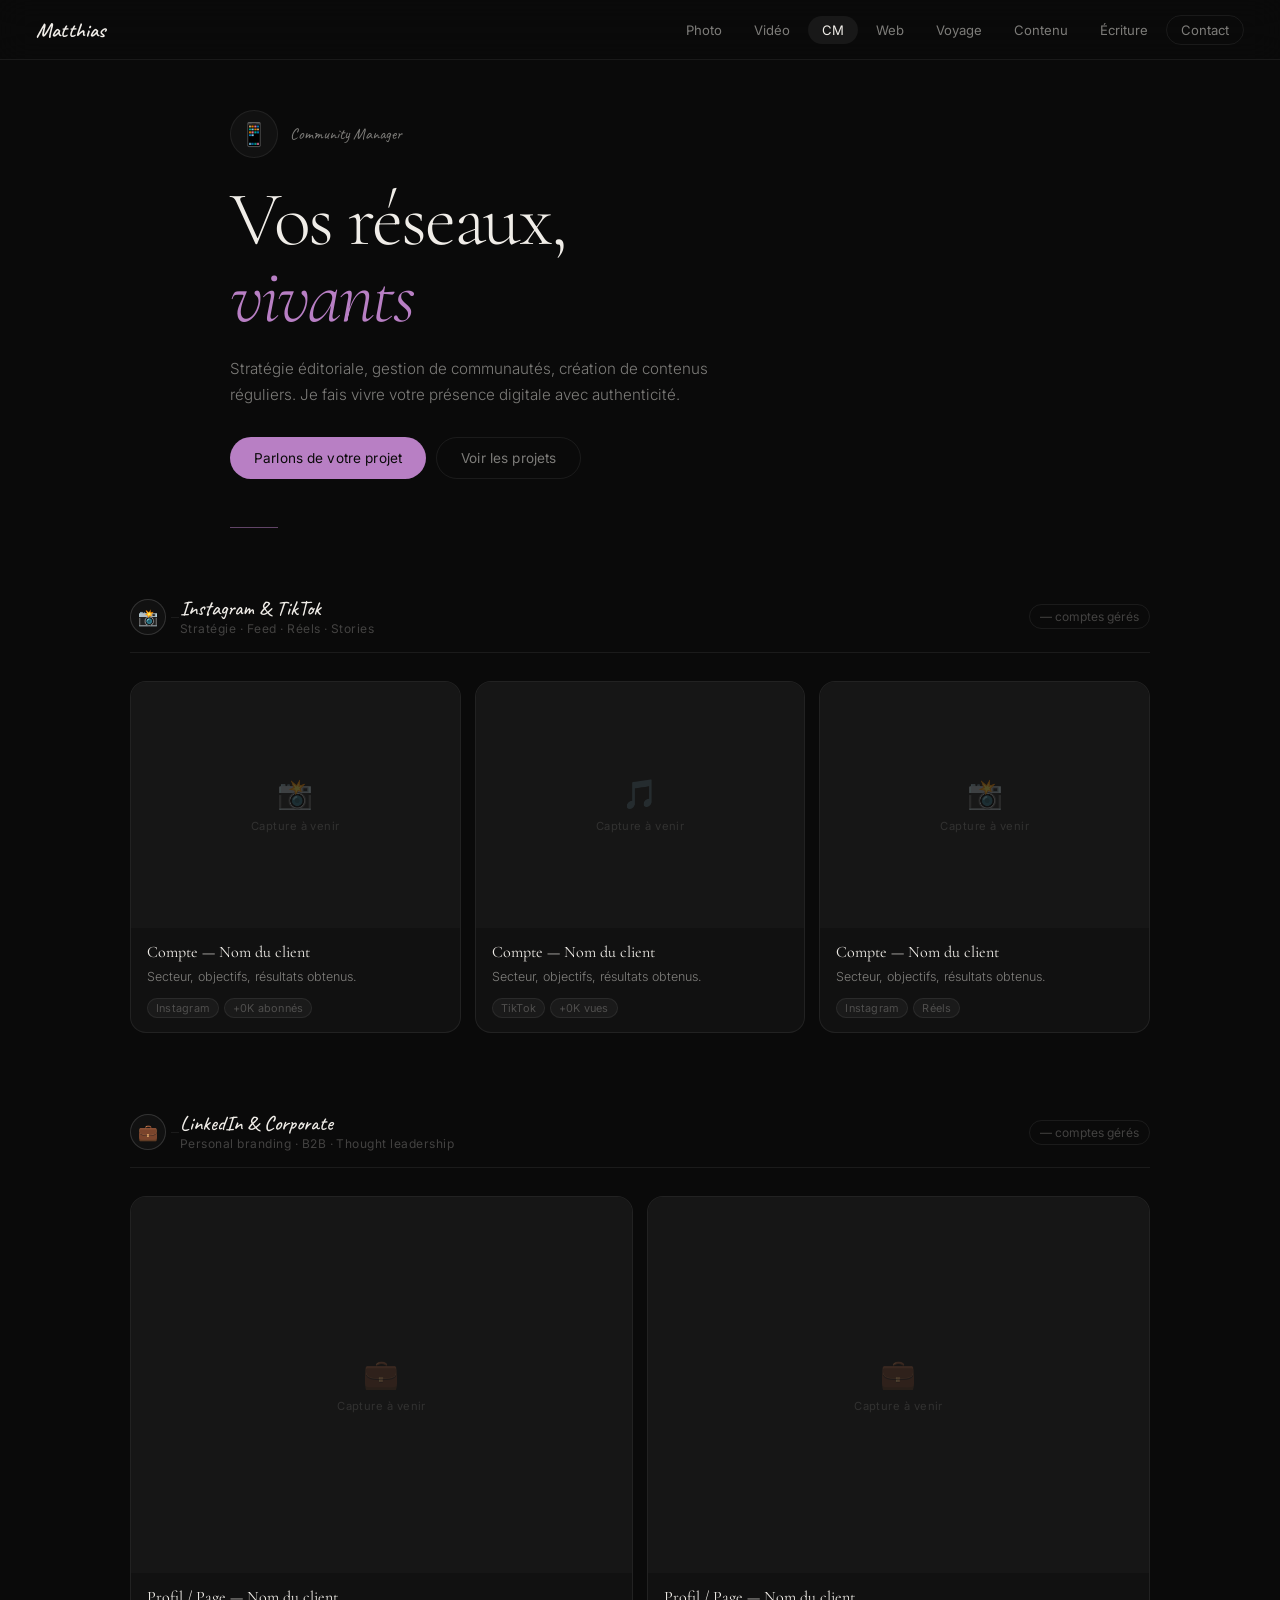
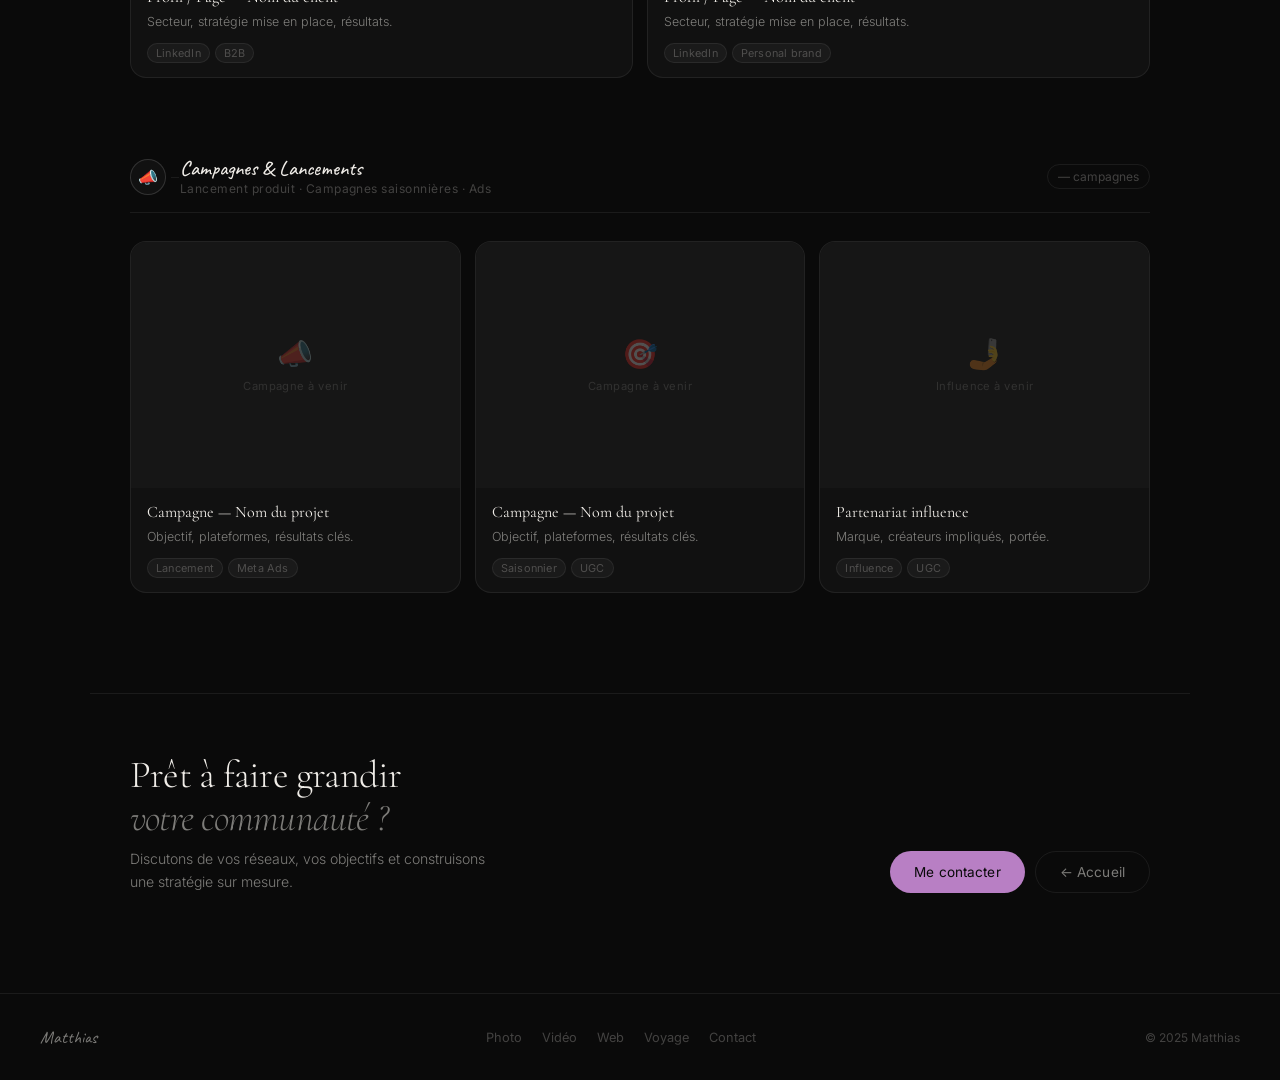
==== commit ef44ef8c: "Add files via upload" ====
--- a/community-manager.html
+++ b/community-manager.html
@@ -5,22 +5,10 @@
   <meta name="viewport" content="width=device-width, initial-scale=1.0" />
   <title>Community Manager — Matthias</title>
   <link rel="stylesheet" href="style.css" />
-  <style>
-    :root { --page-color: #ce93d8; --page-glow: rgba(206,147,216,0.2); }
-    .btn-primary { background: var(--page-color); color: #07070f; box-shadow: 0 4px 24px var(--page-glow); }
-    .btn-primary:hover { background: #d9a8e0; box-shadow: 0 8px 32px rgba(206,147,216,0.4); }
-    .section-label { color: var(--page-color); }
-    .stat-number { color: var(--page-color); }
-    .step-num { background: var(--page-color) !important; color: #07070f !important; }
-    .tag-chip { background: rgba(206,147,216,0.1); border: 1px solid rgba(206,147,216,0.25); color: var(--page-color); display:inline-block;padding:6px 14px;border-radius:99px;font-size:.78rem;font-weight:500;margin:4px; }
-    .platform-grid { display:grid;grid-template-columns:repeat(auto-fill,minmax(180px,1fr));gap:12px; }
-    .platform-card { padding:24px 20px;border-radius:var(--radius-md);background:var(--glass-bg);border:1px solid var(--glass-border);text-align:center;transition:all .3s; }
-    .platform-card:hover { background:var(--glass-bg-hover);transform:translateY(-2px); }
-    .platform-icon { font-size:2rem;margin-bottom:10px; }
-    .platform-name { font-size:.88rem;font-weight:600; }
-  </style>
+  <style> :root { --page-color: var(--c-cm); } </style>
 </head>
 <body>
+
   <nav class="navbar">
     <a class="nav-logo" href="index.html">Matthias</a>
     <div class="nav-links">
@@ -33,99 +21,141 @@
     <div class="nav-burger"><span></span><span></span><span></span></div>
   </nav>
 
-  <section class="page-hero hero-cm">
-    <div class="hero-tag">📱 Community Manager</div>
-    <h1>Vos réseaux, <span style="-webkit-background-clip:text;-webkit-text-fill-color:transparent;background-clip:text;background:linear-gradient(135deg,#fff 0%,var(--page-color) 100%)">vivants & engagés</span></h1>
-    <p>Stratégie éditoriale, gestion de communautés, création de contenus réguliers. Je fais vivre votre présence digitale avec authenticité et efficacité.</p>
+  <div class="page-hero">
+    <div class="hero-eyebrow">
+      <div class="figurine-lg">📱</div>
+      <span>Community Manager</span>
+    </div>
+    <h1>Vos réseaux,<br><em>vivants</em></h1>
+    <p>Stratégie éditoriale, gestion de communautés, création de contenus réguliers. Je fais vivre votre présence digitale avec authenticité.</p>
     <div class="hero-actions">
-      <a href="mailto:contact@exemple.com" class="btn btn-primary">Parler de votre projet</a>
-      <a href="#services" class="btn btn-glass">Mes services</a>
+      <a href="mailto:contact@exemple.com" class="btn btn-primary">Parlons de votre projet</a>
+      <a href="#projets" class="btn btn-ghost">Voir les projets</a>
     </div>
-  </section>
+  </div>
 
-  <section class="section">
-    <div class="section-inner">
-      <div class="stats-row reveal">
-        <div class="stat-item"><div class="stat-number" style="color:var(--page-color)">00+</div><div class="stat-label">Comptes gérés</div></div>
-        <div class="stat-item"><div class="stat-number" style="color:var(--page-color)">00K+</div><div class="stat-label">Abonnés générés</div></div>
-        <div class="stat-item"><div class="stat-number" style="color:var(--page-color)">00%</div><div class="stat-label">Taux d'engagement moy.</div></div>
-        <div class="stat-item"><div class="stat-number" style="color:var(--page-color)">00+</div><div class="stat-label">Posts publiés</div></div>
+  <div class="portfolio-section" id="projets">
+
+    <!-- Groupe 1 — Instagram -->
+    <div class="project-group reveal">
+      <div class="group-header">
+        <div class="mini-fig">📸</div>
+        <div class="group-info">
+          <div class="group-name">Instagram & TikTok</div>
+          <div class="group-meta">Stratégie · Feed · Réels · Stories</div>
+        </div>
+        <div class="group-count">— comptes gérés</div>
+      </div>
+      <div class="project-grid">
+        <div class="project-card">
+          <div class="project-thumb"><div class="thumb-placeholder"><div class="ph-icon">📸</div><span>Capture à venir</span></div></div>
+          <div class="project-body">
+            <div class="project-title">Compte — Nom du client</div>
+            <div class="project-desc">Secteur, objectifs, résultats obtenus.</div>
+            <div class="project-tags"><span class="project-tag">Instagram</span><span class="project-tag">+0K abonnés</span></div>
+          </div>
+        </div>
+        <div class="project-card">
+          <div class="project-thumb"><div class="thumb-placeholder"><div class="ph-icon">🎵</div><span>Capture à venir</span></div></div>
+          <div class="project-body">
+            <div class="project-title">Compte — Nom du client</div>
+            <div class="project-desc">Secteur, objectifs, résultats obtenus.</div>
+            <div class="project-tags"><span class="project-tag">TikTok</span><span class="project-tag">+0K vues</span></div>
+          </div>
+        </div>
+        <div class="project-card">
+          <div class="project-thumb"><div class="thumb-placeholder"><div class="ph-icon">📸</div><span>Capture à venir</span></div></div>
+          <div class="project-body">
+            <div class="project-title">Compte — Nom du client</div>
+            <div class="project-desc">Secteur, objectifs, résultats obtenus.</div>
+            <div class="project-tags"><span class="project-tag">Instagram</span><span class="project-tag">Réels</span></div>
+          </div>
+        </div>
       </div>
     </div>
-  </section>
 
-  <section class="section" id="services">
-    <div class="section-inner">
-      <p class="section-label reveal">Plateformes</p>
-      <h2 class="section-title reveal">Je maîtrise votre présence sur</h2>
-      <div class="platform-grid reveal">
-        <div class="platform-card"><div class="platform-icon">📸</div><div class="platform-name">Instagram</div></div>
-        <div class="platform-card"><div class="platform-icon">🎵</div><div class="platform-name">TikTok</div></div>
-        <div class="platform-card"><div class="platform-icon">🐦</div><div class="platform-name">X / Twitter</div></div>
-        <div class="platform-card"><div class="platform-icon">💼</div><div class="platform-name">LinkedIn</div></div>
-        <div class="platform-card"><div class="platform-icon">📘</div><div class="platform-name">Facebook</div></div>
-        <div class="platform-card"><div class="platform-icon">▶️</div><div class="platform-name">YouTube</div></div>
-        <div class="platform-card"><div class="platform-icon">📌</div><div class="platform-name">Pinterest</div></div>
-        <div class="platform-card"><div class="platform-icon">💬</div><div class="platform-name">Threads</div></div>
+    <!-- Groupe 2 — LinkedIn -->
+    <div class="project-group reveal">
+      <div class="group-header">
+        <div class="mini-fig">💼</div>
+        <div class="group-info">
+          <div class="group-name">LinkedIn & Corporate</div>
+          <div class="group-meta">Personal branding · B2B · Thought leadership</div>
+        </div>
+        <div class="group-count">— comptes gérés</div>
+      </div>
+      <div class="project-grid col-2">
+        <div class="project-card">
+          <div class="project-thumb"><div class="thumb-placeholder"><div class="ph-icon">💼</div><span>Capture à venir</span></div></div>
+          <div class="project-body">
+            <div class="project-title">Profil / Page — Nom du client</div>
+            <div class="project-desc">Secteur, stratégie mise en place, résultats.</div>
+            <div class="project-tags"><span class="project-tag">LinkedIn</span><span class="project-tag">B2B</span></div>
+          </div>
+        </div>
+        <div class="project-card">
+          <div class="project-thumb"><div class="thumb-placeholder"><div class="ph-icon">💼</div><span>Capture à venir</span></div></div>
+          <div class="project-body">
+            <div class="project-title">Profil / Page — Nom du client</div>
+            <div class="project-desc">Secteur, stratégie mise en place, résultats.</div>
+            <div class="project-tags"><span class="project-tag">LinkedIn</span><span class="project-tag">Personal brand</span></div>
+          </div>
+        </div>
       </div>
     </div>
-  </section>
 
-  <section class="section">
-    <div class="section-inner">
-      <p class="section-label reveal">Ce que je fais</p>
-      <h2 class="section-title reveal">Mes prestations CM</h2>
-      <div class="features-grid reveal">
-        <div class="feature-card"><div class="feature-icon">🗓️</div><h3>Stratégie éditoriale</h3><p>Définition de votre ligne éditoriale, calendrier de contenu, ton de voix et positionnement.</p></div>
-        <div class="feature-card"><div class="feature-icon">✍️</div><h3>Création de contenu</h3><p>Rédaction des légendes, création des visuels, production de réels et stories adaptés à chaque plateforme.</p></div>
-        <div class="feature-card"><div class="feature-icon">🤝</div><h3>Gestion de communauté</h3><p>Réponses aux commentaires et messages, animation de la communauté, gestion des interactions.</p></div>
-        <div class="feature-card"><div class="feature-icon">📊</div><h3>Reporting & analyse</h3><p>Suivi des KPIs, rapports mensuels, ajustements stratégiques basés sur les données.</p></div>
-        <div class="feature-card"><div class="feature-icon">📣</div><h3>Publicité sociale</h3><p>Création et gestion de campagnes payantes sur Meta Ads, TikTok Ads et LinkedIn Ads.</p></div>
-        <div class="feature-card"><div class="feature-icon">🤳</div><h3>Influence & partenariats</h3><p>Identification d'influenceurs, gestion de collaborations et suivi des campagnes UGC.</p></div>
+    <!-- Groupe 3 — Campagnes -->
+    <div class="project-group reveal">
+      <div class="group-header">
+        <div class="mini-fig">📣</div>
+        <div class="group-info">
+          <div class="group-name">Campagnes & Lancements</div>
+          <div class="group-meta">Lancement produit · Campagnes saisonnières · Ads</div>
+        </div>
+        <div class="group-count">— campagnes</div>
+      </div>
+      <div class="project-grid">
+        <div class="project-card">
+          <div class="project-thumb"><div class="thumb-placeholder"><div class="ph-icon">📣</div><span>Campagne à venir</span></div></div>
+          <div class="project-body">
+            <div class="project-title">Campagne — Nom du projet</div>
+            <div class="project-desc">Objectif, plateformes, résultats clés.</div>
+            <div class="project-tags"><span class="project-tag">Lancement</span><span class="project-tag">Meta Ads</span></div>
+          </div>
+        </div>
+        <div class="project-card">
+          <div class="project-thumb"><div class="thumb-placeholder"><div class="ph-icon">🎯</div><span>Campagne à venir</span></div></div>
+          <div class="project-body">
+            <div class="project-title">Campagne — Nom du projet</div>
+            <div class="project-desc">Objectif, plateformes, résultats clés.</div>
+            <div class="project-tags"><span class="project-tag">Saisonnier</span><span class="project-tag">UGC</span></div>
+          </div>
+        </div>
+        <div class="project-card">
+          <div class="project-thumb"><div class="thumb-placeholder"><div class="ph-icon">🤳</div><span>Influence à venir</span></div></div>
+          <div class="project-body">
+            <div class="project-title">Partenariat influence</div>
+            <div class="project-desc">Marque, créateurs impliqués, portée.</div>
+            <div class="project-tags"><span class="project-tag">Influence</span><span class="project-tag">UGC</span></div>
+          </div>
+        </div>
       </div>
     </div>
-  </section>
 
-  <section class="section">
-    <div class="section-inner" style="display:grid;grid-template-columns:1fr 1fr;gap:60px;align-items:start;">
+  </div>
+
+  <div class="cta-section">
+    <div class="cta-inner">
       <div>
-        <p class="section-label reveal">Ma méthode</p>
-        <h2 class="section-title reveal">Comment je travaille</h2>
-        <p class="section-desc reveal" style="margin-bottom:0">Un processus structuré pour des résultats mesurables.</p>
+        <h2 class="reveal">Prêt à faire grandir<br><em>votre communauté ?</em></h2>
+        <p class="reveal">Discutons de vos réseaux, vos objectifs et construisons une stratégie sur mesure.</p>
       </div>
-      <div class="steps-list reveal">
-        <div class="step-item"><div class="step-num" style="background:var(--page-color)">1</div><div class="step-content"><h3>Audit & diagnostic</h3><p>Analyse de vos comptes existants, de votre audience et de vos concurrents.</p></div></div>
-        <div class="step-item"><div class="step-num" style="background:var(--page-color)">2</div><div class="step-content"><h3>Stratégie</h3><p>Définition des objectifs, des cibles et du plan d'action éditorial sur 3 mois.</p></div></div>
-        <div class="step-item"><div class="step-num" style="background:var(--page-color)">3</div><div class="step-content"><h3>Production</h3><p>Création et planification des contenus selon le calendrier éditorial.</p></div></div>
-        <div class="step-item"><div class="step-num" style="background:var(--page-color)">4</div><div class="step-content"><h3>Animation & veille</h3><p>Gestion quotidienne, veille concurrentielle et réactivité aux tendances.</p></div></div>
-        <div class="step-item"><div class="step-num" style="background:var(--page-color)">5</div><div class="step-content"><h3>Analyse & optimisation</h3><p>Reporting mensuel et ajustements continus pour améliorer les performances.</p></div></div>
+      <div class="cta-actions reveal">
+        <a href="mailto:contact@exemple.com" class="btn btn-primary">Me contacter</a>
+        <a href="index.html" class="btn btn-ghost">← Accueil</a>
       </div>
     </div>
-  </section>
-
-  <section class="section" style="padding-top:0">
-    <div class="section-inner">
-      <p class="section-label reveal">Outils</p>
-      <div class="reveal">
-        <span class="tag-chip">Meta Business Suite</span><span class="tag-chip">Later</span>
-        <span class="tag-chip">Canva Pro</span><span class="tag-chip">Notion</span>
-        <span class="tag-chip">Google Analytics</span><span class="tag-chip">Hootsuite</span>
-        <span class="tag-chip">Figma</span><span class="tag-chip">CapCut</span>
-        <span class="tag-chip">ChatGPT</span><span class="tag-chip">Ahrefs</span>
-      </div>
-    </div>
-  </section>
-
-  <section class="cta-section">
-    <div class="cta-box reveal">
-      <h2>Prêt à faire grandir votre communauté ?</h2>
-      <p>Discutons de vos réseaux, vos objectifs et construisons une stratégie sur mesure.</p>
-      <div class="cta-actions">
-        <a href="mailto:contact@exemple.com" class="btn btn-primary">Me contacter</a>
-        <a href="index.html" class="btn btn-glass">← Retour à l'accueil</a>
-      </div>
-    </div>
-  </section>
+  </div>
 
   <footer>
     <div class="footer-logo">Matthias</div>
--- a/style.css
+++ b/style.css
@@ -1,196 +1,129 @@
 /* =============================================
-   ROOT VARIABLES — visionOS / Apple-style
-   ============================================= */
-@import url('https://fonts.googleapis.com/css2?family=Inter:wght@300;400;500;600;700&display=swap');
-
+   FONTS
+   ============================================= */
+@import url('https://fonts.googleapis.com/css2?family=Cormorant+Garamond:ital,wght@0,300;0,400;0,500;0,600;1,300;1,400&family=Caveat:wght@400;500;600&family=Inter:wght@300;400;500&display=swap');
+
+/* =============================================
+   ROOT
+   ============================================= */
 :root {
-  --bg-deep:        #07070f;
-  --bg-mid:         #0e0e1a;
-  --glass-bg:       rgba(255,255,255,0.06);
-  --glass-bg-hover: rgba(255,255,255,0.1);
-  --glass-border:   rgba(255,255,255,0.12);
-  --glass-blur:     24px;
-  --text-primary:   #f0f0f5;
-  --text-secondary: rgba(240,240,245,0.55);
-  --text-tertiary:  rgba(240,240,245,0.30);
-  --accent:         #7c7cff;
-  --accent-glow:    rgba(124,124,255,0.25);
-  --radius-sm:      12px;
-  --radius-md:      20px;
-  --radius-lg:      32px;
-  --radius-xl:      48px;
-  --ease:           cubic-bezier(0.4,0,0.2,1);
-  --ease-spring:    cubic-bezier(0.34,1.56,0.64,1);
-
-  /* Service accent colors */
-  --c-photo:    #f5a623;
-  --c-video:    #4fc3f7;
-  --c-cm:       #ce93d8;
-  --c-webdev:   #80cbc4;
-  --c-voyage:   #a5d6a7;
-  --c-content:  #ff8a65;
-  --c-writing:  #f48fb1;
-}
-
-/* =============================================
-   RESET & BASE
+  --bg:            #0a0a0a;
+  --surface:       #111111;
+  --border:        rgba(255,255,255,0.07);
+  --border-hover:  rgba(255,255,255,0.14);
+  --text-1:        #f0ede8;
+  --text-2:        rgba(240,237,232,0.5);
+  --text-3:        rgba(240,237,232,0.25);
+  --accent:        #7c7cff;
+  --radius-sm:     10px;
+  --radius-md:     16px;
+  --radius-lg:     24px;
+  --ease:          cubic-bezier(0.4,0,0.2,1);
+
+  --font-display:  'Cormorant Garamond', Georgia, serif;
+  --font-hand:     'Caveat', cursive;
+  --font-body:     'Inter', -apple-system, sans-serif;
+
+  /* Service colors */
+  --c-photo:   #d4a853;
+  --c-video:   #5ab4d4;
+  --c-cm:      #b87fc4;
+  --c-webdev:  #5abdb5;
+  --c-voyage:  #72b87a;
+  --c-content: #d47a5a;
+  --c-writing: #c47a8f;
+}
+
+/* =============================================
+   RESET
    ============================================= */
 *, *::before, *::after { box-sizing: border-box; margin: 0; padding: 0; }
 
 html {
-  font-family: 'Inter', -apple-system, BlinkMacSystemFont, sans-serif;
+  font-family: var(--font-body);
   font-size: 16px;
+  background: var(--bg);
+  color: var(--text-1);
   scroll-behavior: smooth;
-  background: var(--bg-deep);
-  color: var(--text-primary);
   -webkit-font-smoothing: antialiased;
 }
-
-body {
-  min-height: 100vh;
-  overflow-x: hidden;
-}
-
+body { min-height: 100vh; overflow-x: hidden; }
 a { color: inherit; text-decoration: none; }
 img { display: block; max-width: 100%; }
 ul { list-style: none; }
 
-/* =============================================
-   SCROLLBAR
-   ============================================= */
-::-webkit-scrollbar { width: 6px; }
-::-webkit-scrollbar-track { background: transparent; }
-::-webkit-scrollbar-thumb { background: rgba(255,255,255,0.15); border-radius: 4px; }
-
-/* =============================================
-   GLASS UTILITY
-   ============================================= */
-.glass {
-  background: var(--glass-bg);
-  backdrop-filter: blur(var(--glass-blur));
-  -webkit-backdrop-filter: blur(var(--glass-blur));
-  border: 1px solid var(--glass-border);
-  border-radius: var(--radius-md);
-}
-
-/* =============================================
-   BUTTONS
-   ============================================= */
-.btn {
-  display: inline-flex;
-  align-items: center;
-  gap: 8px;
-  padding: 14px 28px;
-  border-radius: var(--radius-xl);
-  font-size: 0.9rem;
+::-webkit-scrollbar { width: 4px; }
+::-webkit-scrollbar-thumb { background: rgba(255,255,255,0.1); border-radius: 4px; }
+
+/* =============================================
+   TYPOGRAPHY HELPERS
+   ============================================= */
+.display {
+  font-family: var(--font-display);
+  font-weight: 300;
+  letter-spacing: -0.02em;
+  line-height: 1.05;
+}
+.handwritten {
+  font-family: var(--font-hand);
   font-weight: 500;
-  letter-spacing: 0.02em;
-  cursor: pointer;
-  transition: all 0.3s var(--ease);
-  border: none;
-  outline: none;
-}
-
-.btn-primary {
-  background: var(--accent);
-  color: #fff;
-  box-shadow: 0 4px 24px var(--accent-glow);
-}
-.btn-primary:hover {
-  background: #9090ff;
-  box-shadow: 0 8px 32px rgba(124,124,255,0.4);
-  transform: translateY(-1px);
-}
-
-.btn-glass {
-  background: var(--glass-bg);
-  color: var(--text-primary);
-  border: 1px solid var(--glass-border);
-  backdrop-filter: blur(var(--glass-blur));
-}
-.btn-glass:hover {
-  background: var(--glass-bg-hover);
-  transform: translateY(-1px);
-}
-
-.btn-outline {
-  background: transparent;
-  color: var(--accent);
-  border: 1.5px solid var(--accent);
-}
-.btn-outline:hover {
-  background: var(--accent-glow);
-  transform: translateY(-1px);
-}
-
-/* =============================================
-   NAVIGATION
+}
+
+/* =============================================
+   NAVBAR
    ============================================= */
 .navbar {
   position: fixed;
-  top: 0;
-  left: 0;
-  right: 0;
+  top: 0; left: 0; right: 0;
   z-index: 100;
-  height: 64px;
+  height: 60px;
   display: flex;
   align-items: center;
   justify-content: space-between;
-  padding: 0 40px;
-  background: rgba(7,7,15,0.6);
-  backdrop-filter: blur(24px);
-  -webkit-backdrop-filter: blur(24px);
-  border-bottom: 1px solid var(--glass-border);
-  transition: all 0.3s var(--ease);
+  padding: 0 36px;
+  background: rgba(10,10,10,0.8);
+  backdrop-filter: blur(16px);
+  border-bottom: 1px solid var(--border);
 }
 
 .nav-logo {
-  font-size: 1.2rem;
-  font-weight: 700;
-  letter-spacing: -0.02em;
-  background: linear-gradient(135deg, #fff 0%, var(--accent) 100%);
-  -webkit-background-clip: text;
-  -webkit-text-fill-color: transparent;
-  background-clip: text;
+  font-family: var(--font-hand);
+  font-size: 1.3rem;
+  font-weight: 600;
+  color: var(--text-1);
+  letter-spacing: 0.01em;
 }
 
 .nav-links {
   display: flex;
   align-items: center;
-  gap: 8px;
-}
-
+  gap: 4px;
+}
 .nav-links a {
-  padding: 8px 16px;
-  border-radius: var(--radius-xl);
-  font-size: 0.85rem;
-  font-weight: 500;
-  color: var(--text-secondary);
-  transition: all 0.25s var(--ease);
-}
-.nav-links a:hover {
-  color: var(--text-primary);
-  background: var(--glass-bg);
-}
+  padding: 6px 14px;
+  border-radius: 99px;
+  font-size: 0.82rem;
+  font-weight: 400;
+  color: var(--text-2);
+  transition: color 0.2s, background 0.2s;
+}
+.nav-links a:hover,
 .nav-links a.active {
-  color: var(--text-primary);
-  background: var(--glass-bg);
-}
-
+  color: var(--text-1);
+  background: rgba(255,255,255,0.06);
+}
 .nav-cta {
-  padding: 10px 22px;
-  background: var(--glass-bg);
-  border: 1px solid var(--glass-border);
-  border-radius: var(--radius-xl);
-  font-size: 0.85rem;
-  font-weight: 500;
-  transition: all 0.25s var(--ease);
+  padding: 8px 18px;
+  border: 1px solid var(--border);
+  border-radius: 99px;
+  font-size: 0.82rem;
+  color: var(--text-2);
+  transition: all 0.2s;
   cursor: pointer;
-  color: var(--text-primary);
-}
-.nav-cta:hover { background: var(--glass-bg-hover); }
-
-/* Mobile menu toggle */
+  background: transparent;
+}
+.nav-cta:hover { border-color: var(--border-hover); color: var(--text-1); }
+
 .nav-burger {
   display: none;
   flex-direction: column;
@@ -199,80 +132,87 @@
   padding: 4px;
 }
 .nav-burger span {
-  width: 22px;
-  height: 2px;
-  background: var(--text-primary);
+  width: 20px; height: 1.5px;
+  background: var(--text-2);
   border-radius: 2px;
   transition: all 0.3s var(--ease);
 }
 
 /* =============================================
-   LOBBY / HERO
+   BUTTONS
+   ============================================= */
+.btn {
+  display: inline-flex;
+  align-items: center;
+  gap: 8px;
+  padding: 12px 24px;
+  border-radius: 99px;
+  font-size: 0.85rem;
+  font-weight: 400;
+  cursor: pointer;
+  border: none;
+  outline: none;
+  transition: all 0.25s var(--ease);
+  letter-spacing: 0.01em;
+}
+.btn-primary {
+  background: var(--page-color, var(--accent));
+  color: #0a0a0a;
+}
+.btn-primary:hover { opacity: 0.88; transform: translateY(-1px); }
+
+.btn-ghost {
+  background: transparent;
+  color: var(--text-2);
+  border: 1px solid var(--border);
+}
+.btn-ghost:hover { border-color: var(--border-hover); color: var(--text-1); transform: translateY(-1px); }
+
+/* =============================================
+   LOBBY (index)
    ============================================= */
 .lobby {
-  position: relative;
   min-height: 100vh;
   display: flex;
   flex-direction: column;
   align-items: center;
   justify-content: center;
-  padding-top: 64px;
+  padding-top: 60px;
+  padding-bottom: 80px;
+  position: relative;
   overflow: hidden;
 }
 
-/* Ambient background orbs */
-.lobby::before {
-  content: '';
+.lobby-bg {
   position: absolute;
-  width: 600px;
-  height: 600px;
-  border-radius: 50%;
-  background: radial-gradient(circle, rgba(124,124,255,0.12) 0%, transparent 70%);
-  top: 10%;
-  left: 50%;
-  transform: translateX(-50%);
-  pointer-events: none;
-}
-.lobby::after {
-  content: '';
-  position: absolute;
-  width: 400px;
-  height: 400px;
-  border-radius: 50%;
-  background: radial-gradient(circle, rgba(124,124,255,0.06) 0%, transparent 70%);
-  bottom: 15%;
-  right: 15%;
+  inset: 0;
+  background: radial-gradient(ellipse 80% 60% at 50% 30%, rgba(124,124,255,0.06) 0%, transparent 70%);
   pointer-events: none;
 }
 
 .lobby-header {
   text-align: center;
-  margin-bottom: 60px;
+  margin-bottom: 56px;
   position: relative;
   z-index: 2;
 }
-
 .lobby-header h1 {
-  font-size: clamp(2rem, 4vw, 3.2rem);
-  font-weight: 700;
-  letter-spacing: -0.04em;
-  line-height: 1.1;
+  font-family: var(--font-display);
+  font-size: clamp(2.8rem, 5vw, 4.5rem);
+  font-weight: 300;
+  letter-spacing: -0.03em;
+  line-height: 1.05;
   margin-bottom: 12px;
 }
-
-.lobby-header h1 span {
-  background: linear-gradient(135deg, #fff 0%, var(--accent) 100%);
-  -webkit-background-clip: text;
-  -webkit-text-fill-color: transparent;
-  background-clip: text;
-}
-
+.lobby-header h1 em {
+  font-style: italic;
+  color: var(--text-2);
+}
 .lobby-header p {
-  font-size: 1rem;
-  color: var(--text-secondary);
-  letter-spacing: 0.08em;
-  text-transform: uppercase;
-  font-weight: 400;
+  font-family: var(--font-hand);
+  font-size: 1.1rem;
+  color: var(--text-3);
+  letter-spacing: 0.02em;
 }
 
 /* =============================================
@@ -281,18 +221,17 @@
 .carousel-wrapper {
   position: relative;
   width: 100%;
-  max-width: 1100px;
+  max-width: 1000px;
   display: flex;
   align-items: center;
   justify-content: center;
-  gap: 0;
   z-index: 2;
 }
 
 .carousel-stage {
-  perspective: 1200px;
+  perspective: 1000px;
   width: 100%;
-  height: 380px;
+  height: 340px;
   position: relative;
   overflow: visible;
 }
@@ -302,646 +241,568 @@
   height: 100%;
   position: relative;
   transform-style: preserve-3d;
-  transition: none;
-}
-
-/* Individual figurine card */
+}
+
 .figurine-card {
   position: absolute;
-  top: 50%;
-  left: 50%;
-  width: 190px;
-  height: 280px;
-  margin-top: -140px;
-  margin-left: -95px;
+  top: 50%; left: 50%;
+  width: 170px; height: 250px;
+  margin-top: -125px; margin-left: -85px;
   border-radius: var(--radius-lg);
   cursor: pointer;
   transition: transform 0.6s var(--ease), opacity 0.6s var(--ease), filter 0.6s var(--ease);
   overflow: hidden;
-  border: 1px solid var(--glass-border);
-  background: var(--glass-bg);
-  backdrop-filter: blur(16px);
-  -webkit-backdrop-filter: blur(16px);
+  border: 1px solid var(--border);
+  background: var(--surface);
   user-select: none;
-  transform-origin: center center;
-}
-
-.figurine-card .card-top {
-  height: 200px;
-  display: flex;
-  align-items: center;
-  justify-content: center;
-  position: relative;
-  overflow: hidden;
-  flex-direction: column;
-  gap: 12px;
-}
-
-.figurine-card .card-top .placeholder-img {
-  width: 100%;
-  height: 100%;
-  object-fit: cover;
-  object-position: top;
-}
-
-/* Placeholder when no image */
-.figurine-card .card-top .placeholder-silhouette {
-  width: 100%;
-  height: 100%;
+}
+.figurine-card.is-active {
+  border-color: var(--border-hover);
+  box-shadow: 0 0 40px rgba(124,124,255,0.08);
+}
+
+.card-top {
+  height: 185px;
   display: flex;
   flex-direction: column;
   align-items: center;
   justify-content: center;
   gap: 10px;
-}
-
-.figurine-icon {
-  font-size: 3.5rem;
-  filter: drop-shadow(0 4px 12px rgba(0,0,0,0.4));
-}
-
+  position: relative;
+  overflow: hidden;
+}
+.figurine-icon { font-size: 3rem; }
 .silhouette-shape {
-  width: 70px;
-  height: 70px;
+  width: 56px; height: 56px;
   border-radius: 50%;
-  background: rgba(255,255,255,0.08);
-  border: 2px dashed rgba(255,255,255,0.2);
+  background: rgba(255,255,255,0.04);
+  border: 1px dashed rgba(255,255,255,0.15);
   display: flex;
   align-items: center;
   justify-content: center;
 }
 
-.figurine-card .card-bottom {
-  padding: 14px 16px;
-  text-align: center;
-}
-
-.figurine-card .card-title {
-  font-size: 0.8rem;
-  font-weight: 600;
-  color: var(--text-primary);
-  letter-spacing: 0.02em;
+.card-bottom {
+  padding: 12px 14px;
+  border-top: 1px solid var(--border);
+}
+.card-title {
+  font-family: var(--font-hand);
+  font-size: 0.95rem;
+  font-weight: 500;
+  color: var(--text-1);
   white-space: nowrap;
   overflow: hidden;
   text-overflow: ellipsis;
 }
-
-.figurine-card .card-tag {
+.card-tag {
   font-size: 0.68rem;
-  color: var(--text-tertiary);
-  margin-top: 4px;
-  font-weight: 400;
-  letter-spacing: 0.06em;
-  text-transform: uppercase;
-}
-
-/* Active state glow */
-.figurine-card.is-active {
-  box-shadow: 0 0 60px rgba(124,124,255,0.2), 0 0 0 1px rgba(124,124,255,0.3);
-}
-
-/* Carousel nav buttons */
+  color: var(--text-3);
+  margin-top: 2px;
+  letter-spacing: 0.04em;
+}
+
 .carousel-btn {
   position: absolute;
   top: 50%;
   transform: translateY(-50%);
   z-index: 10;
-  width: 48px;
-  height: 48px;
+  width: 40px; height: 40px;
   border-radius: 50%;
-  background: var(--glass-bg);
-  border: 1px solid var(--glass-border);
-  backdrop-filter: blur(12px);
-  -webkit-backdrop-filter: blur(12px);
-  color: var(--text-primary);
-  font-size: 1.2rem;
+  background: var(--surface);
+  border: 1px solid var(--border);
+  color: var(--text-2);
+  font-size: 1rem;
   cursor: pointer;
   display: flex;
   align-items: center;
   justify-content: center;
-  transition: all 0.25s var(--ease);
+  transition: all 0.2s var(--ease);
   outline: none;
 }
-.carousel-btn:hover { background: var(--glass-bg-hover); transform: translateY(-50%) scale(1.05); }
-.carousel-btn.prev { left: 16px; }
-.carousel-btn.next { right: 16px; }
-
-/* =============================================
-   ACTIVE LABEL (below carousel)
-   ============================================= */
+.carousel-btn:hover { border-color: var(--border-hover); color: var(--text-1); }
+.carousel-btn.prev { left: 12px; }
+.carousel-btn.next { right: 12px; }
+
+.carousel-dots {
+  display: flex;
+  gap: 6px;
+  margin-top: 20px;
+  z-index: 2;
+}
+.carousel-dot {
+  width: 5px; height: 5px;
+  border-radius: 50%;
+  background: rgba(255,255,255,0.15);
+  cursor: pointer;
+  transition: all 0.3s var(--ease);
+}
+.carousel-dot.active {
+  width: 20px;
+  border-radius: 3px;
+  background: var(--accent);
+}
+
 .active-info {
-  margin-top: 48px;
+  margin-top: 40px;
   text-align: center;
   z-index: 2;
   position: relative;
-  min-height: 120px;
-  display: flex;
-  flex-direction: column;
-  align-items: center;
-  gap: 12px;
-  transition: opacity 0.4s var(--ease);
-}
-
-.active-info .active-title {
-  font-size: 1.8rem;
-  font-weight: 700;
-  letter-spacing: -0.03em;
-  transition: all 0.4s var(--ease);
-}
-
-.active-info .active-desc {
-  font-size: 0.95rem;
-  color: var(--text-secondary);
-  max-width: 480px;
-  line-height: 1.6;
-  transition: all 0.4s var(--ease);
-}
-
-.active-info .active-cta {
-  margin-top: 8px;
-}
-
-/* Dots indicator */
-.carousel-dots {
-  display: flex;
-  gap: 8px;
-  margin-top: 24px;
-  z-index: 2;
-}
-
-.carousel-dot {
-  width: 6px;
-  height: 6px;
-  border-radius: 50%;
-  background: rgba(255,255,255,0.2);
-  cursor: pointer;
-  transition: all 0.3s var(--ease);
-}
-.carousel-dot.active {
-  width: 24px;
-  border-radius: 3px;
-  background: var(--accent);
-}
-
-/* Scroll cue */
+  min-height: 110px;
+  display: flex;
+  flex-direction: column;
+  align-items: center;
+  gap: 10px;
+}
+.active-title {
+  font-family: var(--font-display);
+  font-size: 2.4rem;
+  font-weight: 300;
+  font-style: italic;
+  transition: opacity 0.3s, color 0.4s;
+}
+.active-desc {
+  font-size: 0.9rem;
+  color: var(--text-2);
+  max-width: 420px;
+  line-height: 1.65;
+  transition: opacity 0.3s;
+}
+.active-cta { margin-top: 6px; }
+
 .scroll-cue {
   position: absolute;
-  bottom: 32px;
-  left: 50%;
+  bottom: 28px; left: 50%;
   transform: translateX(-50%);
   display: flex;
   flex-direction: column;
   align-items: center;
-  gap: 8px;
-  color: var(--text-tertiary);
-  font-size: 0.75rem;
-  letter-spacing: 0.1em;
-  text-transform: uppercase;
+  gap: 6px;
+  color: var(--text-3);
+  font-family: var(--font-hand);
+  font-size: 0.85rem;
   animation: bounce 2.5s infinite;
   z-index: 2;
 }
-.scroll-cue svg { opacity: 0.4; }
-
 @keyframes bounce {
-  0%, 100% { transform: translateX(-50%) translateY(0); }
-  50%       { transform: translateX(-50%) translateY(8px); }
-}
-
-/* =============================================
-   SERVICE PREVIEW SECTIONS (index)
-   ============================================= */
-.service-preview {
-  padding: 120px 40px;
-  max-width: 1200px;
+  0%,100% { transform: translateX(-50%) translateY(0); }
+  50%      { transform: translateX(-50%) translateY(7px); }
+}
+
+/* =============================================
+   PAGE HERO (service pages)
+   ============================================= */
+.page-hero {
+  padding: 110px 40px 70px;
+  max-width: 900px;
   margin: 0 auto;
-  display: none;
-}
-.service-preview.visible { display: block; }
-
-/* =============================================
-   PAGE HEADER (service pages)
-   ============================================= */
-.page-hero {
-  min-height: 420px;
-  display: flex;
-  flex-direction: column;
+  position: relative;
+}
+
+.hero-eyebrow {
+  display: flex;
+  align-items: center;
+  gap: 12px;
+  margin-bottom: 24px;
+}
+.hero-eyebrow .figurine-lg {
+  width: 48px; height: 48px;
+  border-radius: 50%;
+  background: var(--surface);
+  border: 1px solid var(--border);
+  display: flex;
   align-items: center;
   justify-content: center;
-  text-align: center;
-  padding: 120px 40px 80px;
-  position: relative;
-  overflow: hidden;
-}
-
-.page-hero::before {
+  font-size: 1.4rem;
+  flex-shrink: 0;
+}
+.hero-eyebrow span {
+  font-family: var(--font-hand);
+  font-size: 1rem;
+  color: var(--text-2);
+}
+
+.page-hero h1 {
+  font-family: var(--font-display);
+  font-size: clamp(3rem, 6vw, 5.5rem);
+  font-weight: 300;
+  letter-spacing: -0.03em;
+  line-height: 1.0;
+  margin-bottom: 20px;
+}
+.page-hero h1 em {
+  font-style: italic;
+  color: var(--page-color, var(--accent));
+}
+
+.page-hero p {
+  font-size: 0.95rem;
+  color: var(--text-2);
+  max-width: 480px;
+  line-height: 1.75;
+  margin-bottom: 28px;
+  font-weight: 300;
+}
+
+.hero-actions { display: flex; gap: 10px; flex-wrap: wrap; }
+
+/* Thin accent line under hero */
+.page-hero::after {
+  content: '';
+  display: block;
+  width: 48px;
+  height: 1px;
+  background: var(--page-color, var(--accent));
+  margin-top: 48px;
+  opacity: 0.5;
+}
+
+/* =============================================
+   PORTFOLIO SECTION (project groups)
+   ============================================= */
+.portfolio-section {
+  max-width: 1100px;
+  margin: 0 auto;
+  padding: 0 40px 100px;
+  display: flex;
+  flex-direction: column;
+  gap: 80px;
+}
+
+/* Group: mini figurine + projects */
+.project-group { }
+
+.group-header {
+  display: flex;
+  align-items: center;
+  gap: 14px;
+  margin-bottom: 28px;
+  padding-bottom: 16px;
+  border-bottom: 1px solid var(--border);
+}
+
+.mini-fig {
+  width: 36px; height: 36px;
+  border-radius: 50%;
+  background: var(--surface);
+  border: 1px solid var(--border-hover);
+  display: flex;
+  align-items: center;
+  justify-content: center;
+  font-size: 1rem;
+  flex-shrink: 0;
+  position: relative;
+}
+/* Connector dot */
+.mini-fig::after {
   content: '';
   position: absolute;
-  inset: 0;
-  background: var(--hero-gradient, radial-gradient(ellipse at 50% 0%, rgba(124,124,255,0.15) 0%, transparent 70%));
-  pointer-events: none;
-}
-
-.page-hero .hero-tag {
-  display: inline-flex;
-  align-items: center;
+  right: -14px; top: 50%;
+  width: 8px; height: 1px;
+  background: var(--border);
+}
+
+.group-info { flex: 1; }
+.group-name {
+  font-family: var(--font-hand);
+  font-size: 1.3rem;
+  font-weight: 500;
+  color: var(--text-1);
+  line-height: 1;
+}
+.group-meta {
+  font-size: 0.75rem;
+  color: var(--text-3);
+  margin-top: 2px;
+  letter-spacing: 0.04em;
+}
+.group-count {
+  font-size: 0.75rem;
+  color: var(--text-3);
+  margin-left: auto;
+  border: 1px solid var(--border);
+  padding: 4px 10px;
+  border-radius: 99px;
+}
+
+/* Project grid */
+.project-grid {
+  display: grid;
+  grid-template-columns: repeat(3, 1fr);
+  gap: 14px;
+}
+.project-grid.col-2 { grid-template-columns: repeat(2, 1fr); }
+.project-grid.col-4 { grid-template-columns: repeat(4, 1fr); }
+
+/* Project card */
+.project-card {
+  border-radius: var(--radius-md);
+  overflow: hidden;
+  background: var(--surface);
+  border: 1px solid var(--border);
+  cursor: pointer;
+  transition: border-color 0.25s, transform 0.25s, box-shadow 0.25s;
+  display: flex;
+  flex-direction: column;
+}
+.project-card:hover {
+  border-color: var(--border-hover);
+  transform: translateY(-3px);
+  box-shadow: 0 12px 32px rgba(0,0,0,0.4);
+}
+
+.project-thumb {
+  aspect-ratio: 4/3;
+  overflow: hidden;
+  position: relative;
+  background: #161616;
+  display: flex;
+  align-items: center;
+  justify-content: center;
+  flex-direction: column;
   gap: 8px;
-  padding: 6px 16px;
-  border-radius: var(--radius-xl);
-  background: var(--glass-bg);
-  border: 1px solid var(--glass-border);
+}
+.project-thumb img {
+  width: 100%; height: 100%;
+  object-fit: cover;
+  transition: transform 0.4s var(--ease);
+}
+.project-card:hover .project-thumb img { transform: scale(1.04); }
+
+.thumb-placeholder {
+  display: flex;
+  flex-direction: column;
+  align-items: center;
+  gap: 8px;
+  opacity: 0.25;
+}
+.thumb-placeholder span { font-size: 0.7rem; color: var(--text-2); letter-spacing: 0.04em; }
+.thumb-placeholder .ph-icon { font-size: 1.8rem; }
+
+.project-body {
+  padding: 14px 16px;
+  flex: 1;
+  display: flex;
+  flex-direction: column;
+  gap: 4px;
+}
+.project-title {
+  font-family: var(--font-display);
+  font-size: 1rem;
+  font-weight: 400;
+  line-height: 1.3;
+  color: var(--text-1);
+}
+.project-desc {
   font-size: 0.78rem;
-  font-weight: 500;
-  color: var(--text-secondary);
-  letter-spacing: 0.08em;
-  text-transform: uppercase;
-  margin-bottom: 20px;
-  backdrop-filter: blur(12px);
-}
-
-.page-hero h1 {
-  font-size: clamp(2.4rem, 5vw, 4rem);
-  font-weight: 700;
-  letter-spacing: -0.04em;
-  line-height: 1.05;
-  margin-bottom: 20px;
-}
-
-.page-hero .hero-accent {
-  -webkit-background-clip: text;
-  -webkit-text-fill-color: transparent;
-  background-clip: text;
-}
-
-.page-hero p {
-  max-width: 540px;
-  font-size: 1.05rem;
-  color: var(--text-secondary);
-  line-height: 1.7;
-  margin-bottom: 32px;
-}
-
-.hero-actions {
-  display: flex;
-  gap: 12px;
+  color: var(--text-2);
+  line-height: 1.55;
+  font-weight: 300;
+}
+.project-tags {
+  display: flex;
+  gap: 5px;
   flex-wrap: wrap;
-  justify-content: center;
-}
-
-/* =============================================
-   SECTIONS COMMON
-   ============================================= */
-.section {
-  padding: 80px 40px;
-}
-
-.section-inner {
+  margin-top: 8px;
+}
+.project-tag {
+  padding: 2px 8px;
+  border-radius: 99px;
+  background: rgba(255,255,255,0.04);
+  border: 1px solid var(--border);
+  font-size: 0.68rem;
+  color: var(--text-3);
+  letter-spacing: 0.02em;
+}
+
+/* Landscape card variant */
+.project-card.landscape .project-thumb { aspect-ratio: 16/9; }
+
+/* =============================================
+   ABOUT BLOCK (index)
+   ============================================= */
+.about-block {
   max-width: 1100px;
   margin: 0 auto;
-}
-
-.section-label {
-  font-size: 0.75rem;
-  font-weight: 600;
-  letter-spacing: 0.14em;
-  text-transform: uppercase;
-  color: var(--accent);
+  padding: 80px 40px;
+  display: grid;
+  grid-template-columns: 280px 1fr;
+  gap: 60px;
+  align-items: start;
+  border-top: 1px solid var(--border);
+}
+
+.about-portrait {
+  aspect-ratio: 3/4;
+  border-radius: var(--radius-lg);
+  background: var(--surface);
+  border: 1px solid var(--border);
+  display: flex;
+  flex-direction: column;
+  align-items: center;
+  justify-content: center;
+  gap: 10px;
+  overflow: hidden;
+}
+.about-portrait img { width:100%;height:100%;object-fit:cover; }
+.portrait-placeholder { opacity: 0.18; display:flex;flex-direction:column;align-items:center;gap:8px; }
+.portrait-placeholder .ph-icon { font-size:3rem; }
+.portrait-placeholder span { font-size:0.7rem;color:var(--text-2);letter-spacing:.04em; }
+
+.about-text { padding-top: 12px; }
+.about-text .label {
+  font-family: var(--font-hand);
+  font-size: 0.9rem;
+  color: var(--text-3);
   margin-bottom: 12px;
 }
-
-.section-title {
+.about-text h2 {
+  font-family: var(--font-display);
   font-size: clamp(1.8rem, 3vw, 2.6rem);
-  font-weight: 700;
-  letter-spacing: -0.03em;
+  font-weight: 300;
+  letter-spacing: -0.02em;
   line-height: 1.15;
+  margin-bottom: 20px;
+}
+.about-text h2 em { font-style: italic; color: var(--text-2); }
+.about-text p {
+  font-size: 0.9rem;
+  color: var(--text-2);
+  line-height: 1.8;
+  font-weight: 300;
+  margin-bottom: 12px;
+}
+
+/* =============================================
+   QUICK NAV GRID (index)
+   ============================================= */
+.quick-nav {
+  max-width: 1100px;
+  margin: 0 auto;
+  padding: 0 40px 80px;
+}
+.quick-nav .label {
+  font-family: var(--font-hand);
+  font-size: 0.9rem;
+  color: var(--text-3);
   margin-bottom: 16px;
 }
-
-.section-desc {
-  font-size: 1rem;
-  color: var(--text-secondary);
-  max-width: 560px;
-  line-height: 1.7;
-  margin-bottom: 48px;
-}
-
-/* =============================================
-   GALLERY GRID
-   ============================================= */
-.gallery-grid {
+.quick-nav-grid {
   display: grid;
-  grid-template-columns: repeat(auto-fill, minmax(280px, 1fr));
+  grid-template-columns: repeat(auto-fill, minmax(220px, 1fr));
+  gap: 10px;
+}
+.quick-nav-card {
+  display: flex;
+  align-items: center;
+  gap: 14px;
+  padding: 16px 18px;
+  border-radius: var(--radius-md);
+  background: var(--surface);
+  border: 1px solid var(--border);
+  cursor: pointer;
+  color: var(--text-1);
+  transition: border-color 0.2s, transform 0.2s;
+}
+.quick-nav-card:hover { border-color: var(--border-hover); transform: translateY(-2px); }
+.qnc-icon { font-size: 1.4rem; flex-shrink: 0; }
+.qnc-text strong { display: block; font-size: 0.88rem; font-weight: 500; font-family: var(--font-hand); }
+.qnc-text span { font-size: 0.72rem; color: var(--text-3); }
+.qnc-arrow { margin-left: auto; color: var(--text-3); font-size: 0.85rem; transition: transform 0.2s; }
+.quick-nav-card:hover .qnc-arrow { transform: translateX(3px); }
+
+/* =============================================
+   CTA BOX
+   ============================================= */
+.cta-section {
+  padding: 60px 40px 100px;
+  max-width: 1100px;
+  margin: 0 auto;
+  border-top: 1px solid var(--border);
+}
+.cta-inner {
+  display: flex;
+  align-items: flex-end;
+  justify-content: space-between;
+  gap: 32px;
+  flex-wrap: wrap;
+}
+.cta-inner h2 {
+  font-family: var(--font-display);
+  font-size: clamp(1.8rem, 3vw, 2.6rem);
+  font-weight: 300;
+  letter-spacing: -0.02em;
+  line-height: 1.1;
+}
+.cta-inner h2 em { font-style: italic; color: var(--text-2); }
+.cta-inner p {
+  font-size: 0.88rem;
+  color: var(--text-2);
+  margin-top: 8px;
+  font-weight: 300;
+  max-width: 360px;
+  line-height: 1.65;
+}
+.cta-actions { display: flex; gap: 10px; flex-wrap: wrap; }
+
+/* =============================================
+   FOOTER
+   ============================================= */
+footer {
+  padding: 32px 40px;
+  border-top: 1px solid var(--border);
+  display: flex;
+  align-items: center;
+  justify-content: space-between;
   gap: 16px;
-}
-
-.gallery-item {
-  border-radius: var(--radius-md);
-  overflow: hidden;
-  aspect-ratio: 4/3;
-  background: var(--glass-bg);
-  border: 1px solid var(--glass-border);
-  position: relative;
-  cursor: pointer;
-  transition: transform 0.3s var(--ease), box-shadow 0.3s var(--ease);
-}
-.gallery-item:hover { transform: translateY(-4px); box-shadow: 0 20px 40px rgba(0,0,0,0.4); }
-
-.gallery-item img {
-  width: 100%;
-  height: 100%;
-  object-fit: cover;
-  transition: transform 0.4s var(--ease);
-}
-.gallery-item:hover img { transform: scale(1.05); }
-
-/* Placeholder gallery item */
-.gallery-placeholder {
-  width: 100%;
-  height: 100%;
-  display: flex;
-  flex-direction: column;
-  align-items: center;
-  justify-content: center;
-  gap: 12px;
-  background: linear-gradient(135deg, rgba(255,255,255,0.04) 0%, rgba(255,255,255,0.01) 100%);
-}
-.gallery-placeholder .ph-icon { font-size: 2rem; opacity: 0.3; }
-.gallery-placeholder span {
-  font-size: 0.75rem;
-  color: var(--text-tertiary);
-  letter-spacing: 0.04em;
-}
-
-/* Featured large item */
-.gallery-item.featured { grid-column: span 2; aspect-ratio: 16/9; }
-
-/* =============================================
-   SKILLS / FEATURES GRID
-   ============================================= */
-.features-grid {
-  display: grid;
-  grid-template-columns: repeat(auto-fill, minmax(260px, 1fr));
-  gap: 16px;
-}
-
-.feature-card {
-  padding: 28px;
-  border-radius: var(--radius-md);
-  background: var(--glass-bg);
-  border: 1px solid var(--glass-border);
-  backdrop-filter: blur(12px);
-  transition: all 0.3s var(--ease);
-}
-.feature-card:hover {
-  background: var(--glass-bg-hover);
-  transform: translateY(-2px);
-  box-shadow: 0 12px 32px rgba(0,0,0,0.3);
-}
-
-.feature-icon {
-  font-size: 1.8rem;
-  margin-bottom: 16px;
-}
-.feature-card h3 {
-  font-size: 1rem;
-  font-weight: 600;
-  margin-bottom: 8px;
-}
-.feature-card p {
-  font-size: 0.88rem;
-  color: var(--text-secondary);
-  line-height: 1.6;
-}
-
-/* =============================================
-   STATS ROW
-   ============================================= */
-.stats-row {
-  display: flex;
-  gap: 0;
-  border-radius: var(--radius-lg);
-  overflow: hidden;
-  border: 1px solid var(--glass-border);
-  background: var(--glass-bg);
-  backdrop-filter: blur(16px);
-}
-
-.stat-item {
-  flex: 1;
-  padding: 32px 24px;
-  text-align: center;
-  border-right: 1px solid var(--glass-border);
-  transition: background 0.2s;
-}
-.stat-item:last-child { border-right: none; }
-.stat-item:hover { background: var(--glass-bg-hover); }
-
-.stat-number {
-  font-size: 2.2rem;
-  font-weight: 700;
-  letter-spacing: -0.04em;
-  margin-bottom: 6px;
-}
-.stat-label {
-  font-size: 0.8rem;
-  color: var(--text-secondary);
-  font-weight: 400;
-  letter-spacing: 0.04em;
-}
-
-/* =============================================
-   PROCESS / STEPS
-   ============================================= */
-.steps-list {
-  display: flex;
-  flex-direction: column;
-  gap: 16px;
-}
-
-.step-item {
-  display: flex;
-  gap: 20px;
-  align-items: flex-start;
-  padding: 24px;
-  border-radius: var(--radius-md);
-  background: var(--glass-bg);
-  border: 1px solid var(--glass-border);
-  transition: all 0.3s var(--ease);
-}
-.step-item:hover { background: var(--glass-bg-hover); transform: translateX(4px); }
-
-.step-num {
-  width: 36px;
-  height: 36px;
-  border-radius: 50%;
-  background: var(--accent);
-  color: #fff;
-  font-size: 0.85rem;
-  font-weight: 700;
-  display: flex;
-  align-items: center;
-  justify-content: center;
-  flex-shrink: 0;
-}
-
-.step-content h3 {
-  font-size: 0.95rem;
-  font-weight: 600;
-  margin-bottom: 6px;
-}
-.step-content p {
-  font-size: 0.88rem;
-  color: var(--text-secondary);
-  line-height: 1.6;
-}
-
-/* =============================================
-   CTA SECTION
-   ============================================= */
-.cta-section {
-  padding: 80px 40px;
-  text-align: center;
-}
-
-.cta-box {
-  max-width: 660px;
-  margin: 0 auto;
-  padding: 64px 48px;
-  border-radius: var(--radius-xl);
-  background: var(--glass-bg);
-  border: 1px solid var(--glass-border);
-  backdrop-filter: blur(20px);
-  position: relative;
-  overflow: hidden;
-}
-
-.cta-box::before {
-  content: '';
-  position: absolute;
-  inset: 0;
-  background: radial-gradient(ellipse at 50% 0%, rgba(124,124,255,0.1) 0%, transparent 70%);
-  pointer-events: none;
-}
-
-.cta-box h2 {
-  font-size: 2rem;
-  font-weight: 700;
-  letter-spacing: -0.03em;
-  margin-bottom: 12px;
-  position: relative;
-}
-.cta-box p {
-  color: var(--text-secondary);
-  margin-bottom: 32px;
-  line-height: 1.6;
-  position: relative;
-}
-.cta-actions {
-  display: flex;
-  gap: 12px;
-  justify-content: center;
   flex-wrap: wrap;
-  position: relative;
-}
-
-/* =============================================
-   FOOTER
-   ============================================= */
-footer {
-  padding: 48px 40px;
-  border-top: 1px solid var(--glass-border);
-  display: flex;
-  align-items: center;
-  justify-content: space-between;
-  flex-wrap: wrap;
-  gap: 16px;
-}
-
-.footer-logo {
-  font-size: 1.1rem;
-  font-weight: 700;
-  background: linear-gradient(135deg, #fff 0%, var(--accent) 100%);
-  -webkit-background-clip: text;
-  -webkit-text-fill-color: transparent;
-  background-clip: text;
-}
-
-.footer-links {
-  display: flex;
-  gap: 24px;
-}
-.footer-links a {
-  font-size: 0.85rem;
-  color: var(--text-secondary);
-  transition: color 0.2s;
-}
-.footer-links a:hover { color: var(--text-primary); }
-
-.footer-copy {
-  font-size: 0.8rem;
-  color: var(--text-tertiary);
-}
-
-/* =============================================
-   PAGE-SPECIFIC GRADIENTS
-   ============================================= */
-.hero-photo   { --hero-gradient: radial-gradient(ellipse at 50% 0%, rgba(245,166,35,0.18) 0%, transparent 70%); }
-.hero-video   { --hero-gradient: radial-gradient(ellipse at 50% 0%, rgba(79,195,247,0.18) 0%, transparent 70%); }
-.hero-cm      { --hero-gradient: radial-gradient(ellipse at 50% 0%, rgba(206,147,216,0.18) 0%, transparent 70%); }
-.hero-webdev  { --hero-gradient: radial-gradient(ellipse at 50% 0%, rgba(128,203,196,0.18) 0%, transparent 70%); }
-.hero-voyage  { --hero-gradient: radial-gradient(ellipse at 50% 0%, rgba(165,214,167,0.18) 0%, transparent 70%); }
-.hero-content { --hero-gradient: radial-gradient(ellipse at 50% 0%, rgba(255,138,101,0.18) 0%, transparent 70%); }
-.hero-writing { --hero-gradient: radial-gradient(ellipse at 50% 0%, rgba(244,143,177,0.18) 0%, transparent 70%); }
+}
+.footer-logo { font-family: var(--font-hand); font-size: 1.1rem; color: var(--text-2); }
+.footer-links { display: flex; gap: 20px; }
+.footer-links a { font-size: 0.8rem; color: var(--text-3); transition: color 0.2s; }
+.footer-links a:hover { color: var(--text-1); }
+.footer-copy { font-size: 0.75rem; color: var(--text-3); }
 
 /* =============================================
    ANIMATIONS
    ============================================= */
-@keyframes fadeUp {
-  from { opacity: 0; transform: translateY(24px); }
-  to   { opacity: 1; transform: translateY(0); }
-}
-@keyframes fadeIn {
-  from { opacity: 0; }
-  to   { opacity: 1; }
-}
-
-.anim-fade-up  { animation: fadeUp 0.6s var(--ease) both; }
-.anim-fade-in  { animation: fadeIn 0.5s var(--ease) both; }
-.anim-delay-1  { animation-delay: 0.1s; }
-.anim-delay-2  { animation-delay: 0.2s; }
-.anim-delay-3  { animation-delay: 0.3s; }
-.anim-delay-4  { animation-delay: 0.4s; }
+.reveal {
+  opacity: 0;
+  transform: translateY(20px);
+  transition: opacity 0.6s var(--ease), transform 0.6s var(--ease);
+}
+.reveal.visible { opacity: 1; transform: translateY(0); }
 
 /* =============================================
    RESPONSIVE
    ============================================= */
-@media (max-width: 768px) {
+@media (max-width: 900px) {
+  .project-grid { grid-template-columns: repeat(2, 1fr); }
+  .project-grid.col-4 { grid-template-columns: repeat(2, 1fr); }
+  .about-block { grid-template-columns: 1fr; }
+  .about-portrait { aspect-ratio: 16/10; }
+}
+@media (max-width: 640px) {
   .navbar { padding: 0 20px; }
   .nav-links { display: none; }
   .nav-links.open {
-    display: flex;
-    flex-direction: column;
-    position: fixed;
-    top: 64px; left: 0; right: 0;
-    background: rgba(7,7,15,0.95);
-    backdrop-filter: blur(24px);
-    padding: 20px;
-    border-bottom: 1px solid var(--glass-border);
+    display: flex; flex-direction: column;
+    position: fixed; top: 60px; left: 0; right: 0;
+    background: rgba(10,10,10,0.97);
+    padding: 16px; gap: 4px;
+    border-bottom: 1px solid var(--border);
     z-index: 99;
   }
   .nav-burger { display: flex; }
-
-  .lobby-header { margin-bottom: 40px; }
-  .carousel-stage { height: 320px; }
-  .figurine-card { width: 155px; height: 230px; margin-top: -115px; margin-left: -77.5px; }
-
-  .section { padding: 60px 20px; }
-  .page-hero { padding: 100px 20px 60px; }
-  .gallery-item.featured { grid-column: span 1; }
-  .stats-row { flex-direction: column; }
-  .stat-item { border-right: none; border-bottom: 1px solid var(--glass-border); }
-  .stat-item:last-child { border-bottom: none; }
-  footer { flex-direction: column; text-align: center; padding: 40px 20px; }
-  .cta-box { padding: 40px 24px; }
+  .portfolio-section { padding: 0 20px 80px; gap: 56px; }
+  .project-grid { grid-template-columns: 1fr; }
+  .project-grid.col-2 { grid-template-columns: 1fr; }
+  .page-hero { padding: 90px 20px 50px; }
+  .quick-nav { padding: 0 20px 60px; }
+  .about-block { padding: 60px 20px; }
+  .cta-section { padding: 40px 20px 80px; }
+  footer { flex-direction: column; text-align: center; padding: 28px 20px; }
+  .cta-inner { flex-direction: column; align-items: flex-start; }
   .carousel-btn.prev { left: 4px; }
   .carousel-btn.next { right: 4px; }
 }
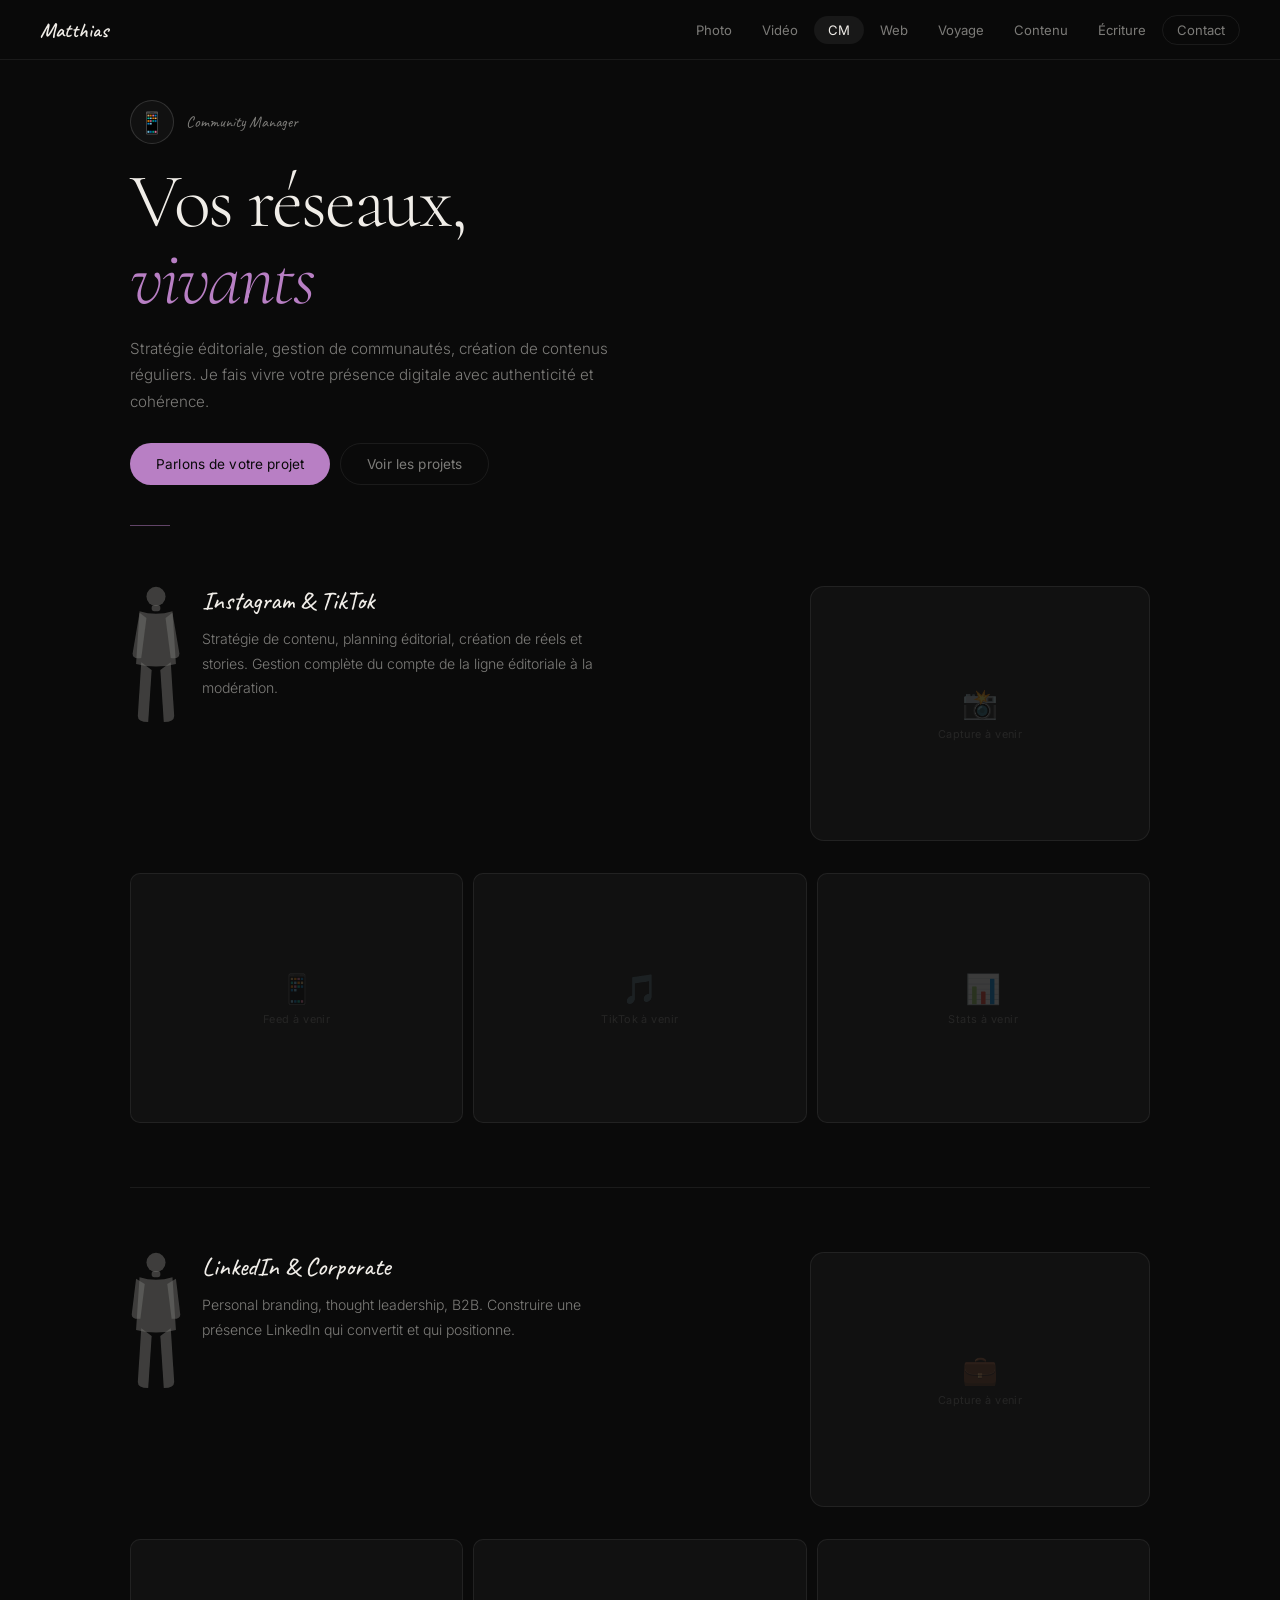
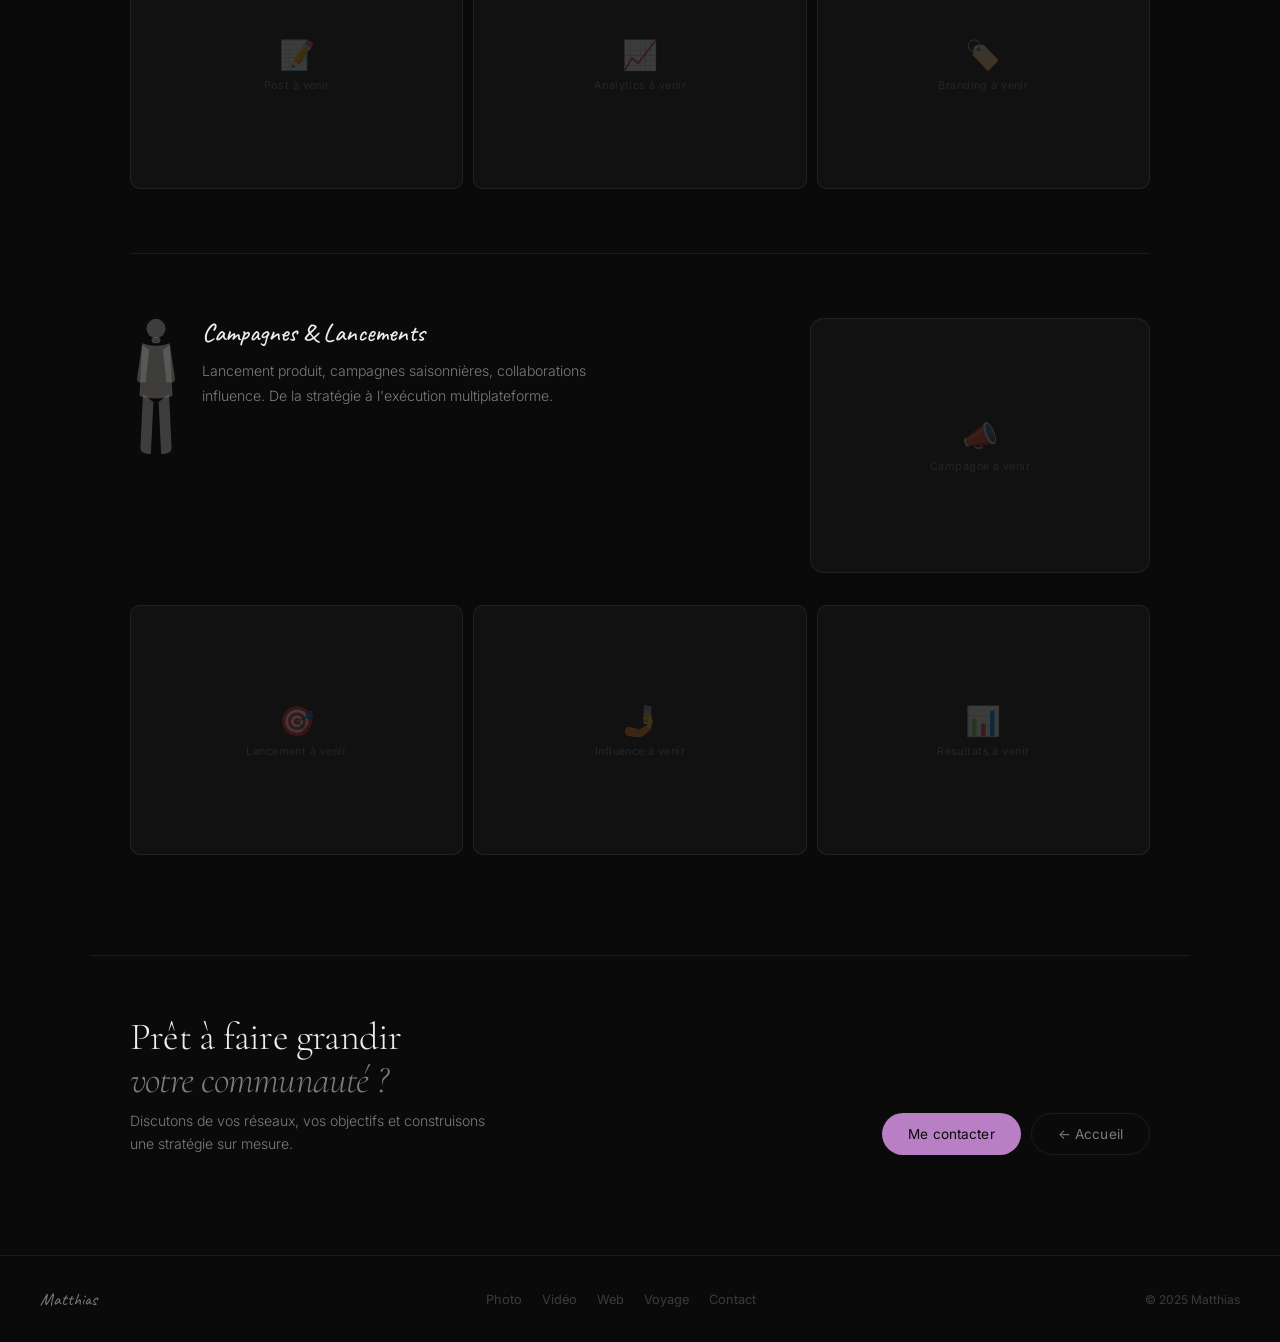
==== commit 592d9916: "Add files via upload" ====
--- a/community-manager.html
+++ b/community-manager.html
@@ -21,129 +21,120 @@
     <div class="nav-burger"><span></span><span></span><span></span></div>
   </nav>
 
+  <!-- HERO -->
   <div class="page-hero">
     <div class="hero-eyebrow">
-      <div class="figurine-lg">📱</div>
+      <div class="fig-badge">📱</div>
       <span>Community Manager</span>
     </div>
     <h1>Vos réseaux,<br><em>vivants</em></h1>
-    <p>Stratégie éditoriale, gestion de communautés, création de contenus réguliers. Je fais vivre votre présence digitale avec authenticité.</p>
+    <p class="hero-sub">Stratégie éditoriale, gestion de communautés, création de contenus réguliers. Je fais vivre votre présence digitale avec authenticité et cohérence.</p>
     <div class="hero-actions">
       <a href="mailto:contact@exemple.com" class="btn btn-primary">Parlons de votre projet</a>
       <a href="#projets" class="btn btn-ghost">Voir les projets</a>
     </div>
+    <div class="hero-line"></div>
   </div>
 
+  <!-- PORTFOLIO -->
   <div class="portfolio-section" id="projets">
 
-    <!-- Groupe 1 — Instagram -->
+    <!-- ── Groupe : Instagram & TikTok ── -->
     <div class="project-group reveal">
-      <div class="group-header">
-        <div class="mini-fig">📸</div>
-        <div class="group-info">
-          <div class="group-name">Instagram & TikTok</div>
-          <div class="group-meta">Stratégie · Feed · Réels · Stories</div>
-        </div>
-        <div class="group-count">— comptes gérés</div>
-      </div>
-      <div class="project-grid">
-        <div class="project-card">
-          <div class="project-thumb"><div class="thumb-placeholder"><div class="ph-icon">📸</div><span>Capture à venir</span></div></div>
-          <div class="project-body">
-            <div class="project-title">Compte — Nom du client</div>
-            <div class="project-desc">Secteur, objectifs, résultats obtenus.</div>
-            <div class="project-tags"><span class="project-tag">Instagram</span><span class="project-tag">+0K abonnés</span></div>
+      <div class="group-row">
+        <div class="group-lead">
+          <div class="group-fig">
+            <svg viewBox="0 0 60 160" fill="currentColor" style="width:52px;opacity:.65">
+              <ellipse cx="30" cy="12" rx="11" ry="11"/>
+              <rect x="25" y="22" width="10" height="7" rx="3"/>
+              <path d="M11 29 Q30 35 49 29 L53 90 Q30 96 7 90 Z"/>
+              <path d="M11 31 L3 78 Q3 85 13 83 L19 37 Z"/>
+              <path d="M49 31 L57 78 Q57 85 47 83 L41 37 Z"/>
+              <path d="M13 88 L9 150 Q9 157 21 157 L25 97 Z"/>
+              <path d="M47 88 L51 150 Q51 157 39 157 L35 97 Z"/>
+            </svg>
+          </div>
+          <div class="group-text">
+            <h2>Instagram & TikTok</h2>
+            <p>Stratégie de contenu, planning éditorial, création de réels et stories. Gestion complète du compte de la ligne éditoriale à la modération.</p>
           </div>
         </div>
-        <div class="project-card">
-          <div class="project-thumb"><div class="thumb-placeholder"><div class="ph-icon">🎵</div><span>Capture à venir</span></div></div>
-          <div class="project-body">
-            <div class="project-title">Compte — Nom du client</div>
-            <div class="project-desc">Secteur, objectifs, résultats obtenus.</div>
-            <div class="project-tags"><span class="project-tag">TikTok</span><span class="project-tag">+0K vues</span></div>
-          </div>
+        <div class="group-main-img">
+          <div class="img-ph"><div class="ph-icon">📸</div><span>Capture à venir</span></div>
         </div>
-        <div class="project-card">
-          <div class="project-thumb"><div class="thumb-placeholder"><div class="ph-icon">📸</div><span>Capture à venir</span></div></div>
-          <div class="project-body">
-            <div class="project-title">Compte — Nom du client</div>
-            <div class="project-desc">Secteur, objectifs, résultats obtenus.</div>
-            <div class="project-tags"><span class="project-tag">Instagram</span><span class="project-tag">Réels</span></div>
-          </div>
-        </div>
+      </div>
+      <div class="group-gallery">
+        <div class="gallery-img"><div class="img-ph"><div class="ph-icon">📱</div><span>Feed à venir</span></div></div>
+        <div class="gallery-img"><div class="img-ph"><div class="ph-icon">🎵</div><span>TikTok à venir</span></div></div>
+        <div class="gallery-img"><div class="img-ph"><div class="ph-icon">📊</div><span>Stats à venir</span></div></div>
       </div>
     </div>
 
-    <!-- Groupe 2 — LinkedIn -->
+    <!-- ── Groupe : LinkedIn & Corporate ── -->
     <div class="project-group reveal">
-      <div class="group-header">
-        <div class="mini-fig">💼</div>
-        <div class="group-info">
-          <div class="group-name">LinkedIn & Corporate</div>
-          <div class="group-meta">Personal branding · B2B · Thought leadership</div>
-        </div>
-        <div class="group-count">— comptes gérés</div>
-      </div>
-      <div class="project-grid col-2">
-        <div class="project-card">
-          <div class="project-thumb"><div class="thumb-placeholder"><div class="ph-icon">💼</div><span>Capture à venir</span></div></div>
-          <div class="project-body">
-            <div class="project-title">Profil / Page — Nom du client</div>
-            <div class="project-desc">Secteur, stratégie mise en place, résultats.</div>
-            <div class="project-tags"><span class="project-tag">LinkedIn</span><span class="project-tag">B2B</span></div>
+      <div class="group-row">
+        <div class="group-lead">
+          <div class="group-fig">
+            <svg viewBox="0 0 60 160" fill="currentColor" style="width:52px;opacity:.65">
+              <ellipse cx="30" cy="12" rx="11" ry="11"/>
+              <rect x="25" y="22" width="10" height="7" rx="3"/>
+              <path d="M11 29 Q30 35 49 29 L53 90 Q30 96 7 90 Z"/>
+              <path d="M7 31 L2 72 Q2 78 12 77 L17 37 Z"/>
+              <path d="M53 31 L58 72 Q58 78 48 77 L43 37 Z"/>
+              <path d="M13 88 L9 150 Q9 157 21 157 L25 97 Z"/>
+              <path d="M47 88 L51 150 Q51 157 39 157 L35 97 Z"/>
+            </svg>
+          </div>
+          <div class="group-text">
+            <h2>LinkedIn & Corporate</h2>
+            <p>Personal branding, thought leadership, B2B. Construire une présence LinkedIn qui convertit et qui positionne.</p>
           </div>
         </div>
-        <div class="project-card">
-          <div class="project-thumb"><div class="thumb-placeholder"><div class="ph-icon">💼</div><span>Capture à venir</span></div></div>
-          <div class="project-body">
-            <div class="project-title">Profil / Page — Nom du client</div>
-            <div class="project-desc">Secteur, stratégie mise en place, résultats.</div>
-            <div class="project-tags"><span class="project-tag">LinkedIn</span><span class="project-tag">Personal brand</span></div>
-          </div>
+        <div class="group-main-img">
+          <div class="img-ph"><div class="ph-icon">💼</div><span>Capture à venir</span></div>
         </div>
+      </div>
+      <div class="group-gallery">
+        <div class="gallery-img"><div class="img-ph"><div class="ph-icon">📝</div><span>Post à venir</span></div></div>
+        <div class="gallery-img"><div class="img-ph"><div class="ph-icon">📈</div><span>Analytics à venir</span></div></div>
+        <div class="gallery-img"><div class="img-ph"><div class="ph-icon">🏷️</div><span>Branding à venir</span></div></div>
       </div>
     </div>
 
-    <!-- Groupe 3 — Campagnes -->
+    <!-- ── Groupe : Campagnes & Lancements ── -->
     <div class="project-group reveal">
-      <div class="group-header">
-        <div class="mini-fig">📣</div>
-        <div class="group-info">
-          <div class="group-name">Campagnes & Lancements</div>
-          <div class="group-meta">Lancement produit · Campagnes saisonnières · Ads</div>
-        </div>
-        <div class="group-count">— campagnes</div>
-      </div>
-      <div class="project-grid">
-        <div class="project-card">
-          <div class="project-thumb"><div class="thumb-placeholder"><div class="ph-icon">📣</div><span>Campagne à venir</span></div></div>
-          <div class="project-body">
-            <div class="project-title">Campagne — Nom du projet</div>
-            <div class="project-desc">Objectif, plateformes, résultats clés.</div>
-            <div class="project-tags"><span class="project-tag">Lancement</span><span class="project-tag">Meta Ads</span></div>
+      <div class="group-row">
+        <div class="group-lead">
+          <div class="group-fig">
+            <svg viewBox="0 0 60 160" fill="currentColor" style="width:52px;opacity:.65">
+              <ellipse cx="30" cy="12" rx="11" ry="11"/>
+              <rect x="25" y="22" width="10" height="7" rx="3"/>
+              <path d="M14 29 Q30 35 46 29 L49 90 Q30 96 11 90 Z"/>
+              <path d="M14 31 L8 70 Q8 76 18 74 L22 37 Z"/>
+              <path d="M46 31 L52 70 Q52 76 42 74 L38 37 Z"/>
+              <path d="M15 88 L12 150 Q12 157 24 157 L27 97 Z"/>
+              <path d="M45 88 L48 150 Q48 157 36 157 L33 97 Z"/>
+            </svg>
+          </div>
+          <div class="group-text">
+            <h2>Campagnes & Lancements</h2>
+            <p>Lancement produit, campagnes saisonnières, collaborations influence. De la stratégie à l'exécution multiplateforme.</p>
           </div>
         </div>
-        <div class="project-card">
-          <div class="project-thumb"><div class="thumb-placeholder"><div class="ph-icon">🎯</div><span>Campagne à venir</span></div></div>
-          <div class="project-body">
-            <div class="project-title">Campagne — Nom du projet</div>
-            <div class="project-desc">Objectif, plateformes, résultats clés.</div>
-            <div class="project-tags"><span class="project-tag">Saisonnier</span><span class="project-tag">UGC</span></div>
-          </div>
+        <div class="group-main-img">
+          <div class="img-ph"><div class="ph-icon">📣</div><span>Campagne à venir</span></div>
         </div>
-        <div class="project-card">
-          <div class="project-thumb"><div class="thumb-placeholder"><div class="ph-icon">🤳</div><span>Influence à venir</span></div></div>
-          <div class="project-body">
-            <div class="project-title">Partenariat influence</div>
-            <div class="project-desc">Marque, créateurs impliqués, portée.</div>
-            <div class="project-tags"><span class="project-tag">Influence</span><span class="project-tag">UGC</span></div>
-          </div>
-        </div>
+      </div>
+      <div class="group-gallery">
+        <div class="gallery-img"><div class="img-ph"><div class="ph-icon">🎯</div><span>Lancement à venir</span></div></div>
+        <div class="gallery-img"><div class="img-ph"><div class="ph-icon">🤳</div><span>Influence à venir</span></div></div>
+        <div class="gallery-img"><div class="img-ph"><div class="ph-icon">📊</div><span>Résultats à venir</span></div></div>
       </div>
     </div>
 
-  </div>
+  </div><!-- /portfolio-section -->
 
+  <!-- CTA -->
   <div class="cta-section">
     <div class="cta-inner">
       <div>
--- a/style.css
+++ b/style.css
@@ -1,47 +1,46 @@
 /* =============================================
    FONTS
    ============================================= */
-@import url('https://fonts.googleapis.com/css2?family=Cormorant+Garamond:ital,wght@0,300;0,400;0,500;0,600;1,300;1,400&family=Caveat:wght@400;500;600&family=Inter:wght@300;400;500&display=swap');
+@import url('https://fonts.googleapis.com/css2?family=Cormorant+Garamond:ital,wght@0,300;0,400;0,500;1,300;1,400&family=Caveat:wght@400;500;600&family=Inter:wght@300;400;500&display=swap');
 
 /* =============================================
    ROOT
    ============================================= */
 :root {
-  --bg:            #0a0a0a;
-  --surface:       #111111;
-  --border:        rgba(255,255,255,0.07);
-  --border-hover:  rgba(255,255,255,0.14);
-  --text-1:        #f0ede8;
-  --text-2:        rgba(240,237,232,0.5);
-  --text-3:        rgba(240,237,232,0.25);
-  --accent:        #7c7cff;
-  --radius-sm:     10px;
-  --radius-md:     16px;
-  --radius-lg:     24px;
-  --ease:          cubic-bezier(0.4,0,0.2,1);
-
-  --font-display:  'Cormorant Garamond', Georgia, serif;
-  --font-hand:     'Caveat', cursive;
-  --font-body:     'Inter', -apple-system, sans-serif;
-
-  /* Service colors */
-  --c-photo:   #d4a853;
-  --c-video:   #5ab4d4;
-  --c-cm:      #b87fc4;
-  --c-webdev:  #5abdb5;
-  --c-voyage:  #72b87a;
-  --c-content: #d47a5a;
-  --c-writing: #c47a8f;
+  --bg:          #0a0a0a;
+  --surface:     #111111;
+  --border:      rgba(255,255,255,0.07);
+  --border-hi:   rgba(255,255,255,0.14);
+  --text-1:      #f0ede8;
+  --text-2:      rgba(240,237,232,0.5);
+  --text-3:      rgba(240,237,232,0.22);
+  --accent:      #7c7cff;
+
+  /* Per-page accent colors */
+  --c-photo:     #d4a853;
+  --c-video:     #5ab4d4;
+  --c-cm:        #b87fc4;
+  --c-webdev:    #5abdb5;
+  --c-voyage:    #72b87a;
+  --c-content:   #d47a5a;
+  --c-writing:   #c47a8f;
+
+  --r-sm:        10px;
+  --r-md:        14px;
+  --r-lg:        22px;
+  --ease:        cubic-bezier(0.4,0,0.2,1);
+
+  --ff-display:  'Cormorant Garamond', Georgia, serif;
+  --ff-hand:     'Caveat', cursive;
+  --ff-body:     'Inter', -apple-system, sans-serif;
 }
 
 /* =============================================
    RESET
    ============================================= */
 *, *::before, *::after { box-sizing: border-box; margin: 0; padding: 0; }
-
 html {
-  font-family: var(--font-body);
-  font-size: 16px;
+  font-family: var(--ff-body);
   background: var(--bg);
   color: var(--text-1);
   scroll-behavior: smooth;
@@ -49,25 +48,10 @@
 }
 body { min-height: 100vh; overflow-x: hidden; }
 a { color: inherit; text-decoration: none; }
-img { display: block; max-width: 100%; }
+img { display: block; max-width: 100%; height: 100%; object-fit: cover; }
 ul { list-style: none; }
-
 ::-webkit-scrollbar { width: 4px; }
 ::-webkit-scrollbar-thumb { background: rgba(255,255,255,0.1); border-radius: 4px; }
-
-/* =============================================
-   TYPOGRAPHY HELPERS
-   ============================================= */
-.display {
-  font-family: var(--font-display);
-  font-weight: 300;
-  letter-spacing: -0.02em;
-  line-height: 1.05;
-}
-.handwritten {
-  font-family: var(--font-hand);
-  font-weight: 500;
-}
 
 /* =============================================
    NAVBAR
@@ -80,38 +64,31 @@
   display: flex;
   align-items: center;
   justify-content: space-between;
-  padding: 0 36px;
-  background: rgba(10,10,10,0.8);
+  padding: 0 40px;
+  background: rgba(10,10,10,0.85);
   backdrop-filter: blur(16px);
   border-bottom: 1px solid var(--border);
 }
-
 .nav-logo {
-  font-family: var(--font-hand);
+  font-family: var(--ff-hand);
   font-size: 1.3rem;
   font-weight: 600;
   color: var(--text-1);
-  letter-spacing: 0.01em;
-}
-
+}
 .nav-links {
   display: flex;
   align-items: center;
-  gap: 4px;
+  gap: 2px;
 }
 .nav-links a {
   padding: 6px 14px;
   border-radius: 99px;
   font-size: 0.82rem;
-  font-weight: 400;
   color: var(--text-2);
   transition: color 0.2s, background 0.2s;
 }
 .nav-links a:hover,
-.nav-links a.active {
-  color: var(--text-1);
-  background: rgba(255,255,255,0.06);
-}
+.nav-links a.active { color: var(--text-1); background: rgba(255,255,255,0.06); }
 .nav-cta {
   padding: 8px 18px;
   border: 1px solid var(--border);
@@ -122,8 +99,7 @@
   cursor: pointer;
   background: transparent;
 }
-.nav-cta:hover { border-color: var(--border-hover); color: var(--text-1); }
-
+.nav-cta:hover { border-color: var(--border-hi); color: var(--text-1); }
 .nav-burger {
   display: none;
   flex-direction: column;
@@ -145,7 +121,7 @@
   display: inline-flex;
   align-items: center;
   gap: 8px;
-  padding: 12px 24px;
+  padding: 12px 26px;
   border-radius: 99px;
   font-size: 0.85rem;
   font-weight: 400;
@@ -154,23 +130,34 @@
   outline: none;
   transition: all 0.25s var(--ease);
   letter-spacing: 0.01em;
+  font-family: var(--ff-body);
 }
 .btn-primary {
   background: var(--page-color, var(--accent));
   color: #0a0a0a;
 }
-.btn-primary:hover { opacity: 0.88; transform: translateY(-1px); }
-
+.btn-primary:hover { opacity: 0.85; transform: translateY(-1px); }
 .btn-ghost {
   background: transparent;
   color: var(--text-2);
   border: 1px solid var(--border);
 }
-.btn-ghost:hover { border-color: var(--border-hover); color: var(--text-1); transform: translateY(-1px); }
-
-/* =============================================
-   LOBBY (index)
-   ============================================= */
+.btn-ghost:hover { border-color: var(--border-hi); color: var(--text-1); transform: translateY(-1px); }
+
+/* =============================================
+   SVG SILHOUETTE (shared)
+   ============================================= */
+.fig-svg {
+  width: 100%;
+  height: 100%;
+  fill: currentColor;
+}
+
+/* =============================================
+   ===  HOME PAGE  ===
+   ============================================= */
+
+/* Lobby */
 .lobby {
   min-height: 100vh;
   display: flex;
@@ -178,511 +165,193 @@
   align-items: center;
   justify-content: center;
   padding-top: 60px;
-  padding-bottom: 80px;
   position: relative;
   overflow: hidden;
 }
-
 .lobby-bg {
-  position: absolute;
-  inset: 0;
-  background: radial-gradient(ellipse 80% 60% at 50% 30%, rgba(124,124,255,0.06) 0%, transparent 70%);
+  position: absolute; inset: 0;
+  background: radial-gradient(ellipse 60% 50% at 50% 40%, rgba(124,124,255,0.05) 0%, transparent 70%);
   pointer-events: none;
 }
 
+/* Header */
 .lobby-header {
   text-align: center;
-  margin-bottom: 56px;
+  margin-bottom: 64px;
   position: relative;
   z-index: 2;
 }
 .lobby-header h1 {
-  font-family: var(--font-display);
-  font-size: clamp(2.8rem, 5vw, 4.5rem);
+  font-family: var(--ff-display);
+  font-size: clamp(2.6rem, 5vw, 4.2rem);
   font-weight: 300;
   letter-spacing: -0.03em;
   line-height: 1.05;
-  margin-bottom: 12px;
-}
-.lobby-header h1 em {
-  font-style: italic;
-  color: var(--text-2);
-}
+  margin-bottom: 10px;
+}
+.lobby-header h1 em { font-style: italic; color: var(--text-2); }
 .lobby-header p {
-  font-family: var(--font-hand);
-  font-size: 1.1rem;
+  font-family: var(--ff-hand);
+  font-size: 1rem;
   color: var(--text-3);
-  letter-spacing: 0.02em;
-}
-
-/* =============================================
-   CAROUSEL
-   ============================================= */
-.carousel-wrapper {
+}
+
+/* ---- SILHOUETTE CAROUSEL ---- */
+.sil-carousel-wrap {
   position: relative;
   width: 100%;
-  max-width: 1000px;
+  max-width: 1100px;
+  z-index: 2;
   display: flex;
-  align-items: center;
+  align-items: flex-end;
   justify-content: center;
-  z-index: 2;
-}
-
-.carousel-stage {
-  perspective: 1000px;
-  width: 100%;
-  height: 340px;
-  position: relative;
-  overflow: visible;
-}
-
-.carousel-track {
-  width: 100%;
-  height: 100%;
-  position: relative;
-  transform-style: preserve-3d;
-}
-
-.figurine-card {
+  gap: 0;
+  padding: 0 20px;
+  height: 320px;
+}
+
+.sil-btn {
   position: absolute;
-  top: 50%; left: 50%;
-  width: 170px; height: 250px;
-  margin-top: -125px; margin-left: -85px;
-  border-radius: var(--radius-lg);
-  cursor: pointer;
-  transition: transform 0.6s var(--ease), opacity 0.6s var(--ease), filter 0.6s var(--ease);
-  overflow: hidden;
-  border: 1px solid var(--border);
-  background: var(--surface);
-  user-select: none;
-}
-.figurine-card.is-active {
-  border-color: var(--border-hover);
-  box-shadow: 0 0 40px rgba(124,124,255,0.08);
-}
-
-.card-top {
-  height: 185px;
-  display: flex;
-  flex-direction: column;
-  align-items: center;
-  justify-content: center;
-  gap: 10px;
-  position: relative;
-  overflow: hidden;
-}
-.figurine-icon { font-size: 3rem; }
-.silhouette-shape {
-  width: 56px; height: 56px;
-  border-radius: 50%;
-  background: rgba(255,255,255,0.04);
-  border: 1px dashed rgba(255,255,255,0.15);
-  display: flex;
-  align-items: center;
-  justify-content: center;
-}
-
-.card-bottom {
-  padding: 12px 14px;
-  border-top: 1px solid var(--border);
-}
-.card-title {
-  font-family: var(--font-hand);
-  font-size: 0.95rem;
-  font-weight: 500;
-  color: var(--text-1);
-  white-space: nowrap;
-  overflow: hidden;
-  text-overflow: ellipsis;
-}
-.card-tag {
-  font-size: 0.68rem;
-  color: var(--text-3);
-  margin-top: 2px;
-  letter-spacing: 0.04em;
-}
-
-.carousel-btn {
-  position: absolute;
-  top: 50%;
-  transform: translateY(-50%);
+  top: 50%; transform: translateY(-50%);
   z-index: 10;
   width: 40px; height: 40px;
   border-radius: 50%;
   background: var(--surface);
   border: 1px solid var(--border);
   color: var(--text-2);
+  cursor: pointer;
+  display: flex; align-items: center; justify-content: center;
+  transition: all 0.2s; outline: none;
   font-size: 1rem;
+}
+.sil-btn:hover { border-color: var(--border-hi); color: var(--text-1); }
+.sil-btn.prev { left: 8px; }
+.sil-btn.next { right: 8px; }
+
+/* A single figurine slot */
+.sil-item {
+  display: flex;
+  align-items: flex-end;
+  justify-content: center;
   cursor: pointer;
+  transition: transform 0.5s var(--ease), opacity 0.5s var(--ease), color 0.5s var(--ease);
+  flex-shrink: 0;
+}
+
+/* Center (active) */
+.sil-item[data-pos="0"] {
+  height: 280px; width: 120px;
+  color: var(--text-1);
+  opacity: 1;
+  transform: scale(1);
+  z-index: 5;
+}
+/* ±1 */
+.sil-item[data-pos="1"],
+.sil-item[data-pos="-1"] {
+  height: 220px; width: 96px;
+  color: var(--text-2);
+  opacity: 0.6;
+  transform: scale(0.92);
+  z-index: 4;
+}
+/* ±2 */
+.sil-item[data-pos="2"],
+.sil-item[data-pos="-2"] {
+  height: 170px; width: 76px;
+  color: rgba(240,237,232,0.25);
+  opacity: 0.35;
+  transform: scale(0.82);
+  z-index: 3;
+}
+/* ±3 (barely visible) */
+.sil-item[data-pos="3"],
+.sil-item[data-pos="-3"] {
+  height: 130px; width: 60px;
+  color: rgba(240,237,232,0.12);
+  opacity: 0.18;
+  transform: scale(0.7);
+  z-index: 2;
+}
+/* Hidden */
+.sil-item[data-pos="hidden"] {
+  opacity: 0;
+  pointer-events: none;
+  width: 0;
+}
+
+/* Active info below carousel */
+.sil-info {
+  margin-top: 40px;
+  text-align: center;
+  z-index: 2;
+  position: relative;
   display: flex;
+  flex-direction: column;
   align-items: center;
-  justify-content: center;
-  transition: all 0.2s var(--ease);
-  outline: none;
-}
-.carousel-btn:hover { border-color: var(--border-hover); color: var(--text-1); }
-.carousel-btn.prev { left: 12px; }
-.carousel-btn.next { right: 12px; }
-
-.carousel-dots {
-  display: flex;
-  gap: 6px;
-  margin-top: 20px;
-  z-index: 2;
-}
-.carousel-dot {
+  gap: 12px;
+  min-height: 100px;
+}
+.sil-info .sil-title {
+  font-family: var(--ff-display);
+  font-size: 2.2rem;
+  font-weight: 300;
+  font-style: italic;
+  transition: opacity 0.3s, color 0.4s;
+}
+.sil-info .sil-desc {
+  font-size: 0.88rem;
+  color: var(--text-2);
+  max-width: 400px;
+  line-height: 1.65;
+  font-weight: 300;
+  transition: opacity 0.3s;
+}
+.sil-info .sil-cta { margin-top: 4px; }
+
+/* Dots */
+.sil-dots {
+  display: flex; gap: 6px;
+  margin-top: 20px; z-index: 2;
+}
+.sil-dot {
   width: 5px; height: 5px;
   border-radius: 50%;
   background: rgba(255,255,255,0.15);
   cursor: pointer;
   transition: all 0.3s var(--ease);
 }
-.carousel-dot.active {
-  width: 20px;
-  border-radius: 3px;
+.sil-dot.active {
+  width: 20px; border-radius: 3px;
   background: var(--accent);
 }
 
-.active-info {
-  margin-top: 40px;
-  text-align: center;
-  z-index: 2;
-  position: relative;
-  min-height: 110px;
-  display: flex;
-  flex-direction: column;
-  align-items: center;
-  gap: 10px;
-}
-.active-title {
-  font-family: var(--font-display);
-  font-size: 2.4rem;
-  font-weight: 300;
-  font-style: italic;
-  transition: opacity 0.3s, color 0.4s;
-}
-.active-desc {
-  font-size: 0.9rem;
-  color: var(--text-2);
-  max-width: 420px;
-  line-height: 1.65;
-  transition: opacity 0.3s;
-}
-.active-cta { margin-top: 6px; }
-
+/* Scroll cue */
 .scroll-cue {
   position: absolute;
   bottom: 28px; left: 50%;
   transform: translateX(-50%);
-  display: flex;
-  flex-direction: column;
-  align-items: center;
-  gap: 6px;
+  display: flex; flex-direction: column;
+  align-items: center; gap: 6px;
   color: var(--text-3);
-  font-family: var(--font-hand);
+  font-family: var(--ff-hand);
   font-size: 0.85rem;
-  animation: bounce 2.5s infinite;
+  animation: cue-bounce 2.5s infinite;
   z-index: 2;
 }
-@keyframes bounce {
+@keyframes cue-bounce {
   0%,100% { transform: translateX(-50%) translateY(0); }
   50%      { transform: translateX(-50%) translateY(7px); }
 }
 
-/* =============================================
-   PAGE HERO (service pages)
-   ============================================= */
-.page-hero {
-  padding: 110px 40px 70px;
-  max-width: 900px;
-  margin: 0 auto;
-  position: relative;
-}
-
-.hero-eyebrow {
-  display: flex;
-  align-items: center;
-  gap: 12px;
-  margin-bottom: 24px;
-}
-.hero-eyebrow .figurine-lg {
-  width: 48px; height: 48px;
-  border-radius: 50%;
-  background: var(--surface);
-  border: 1px solid var(--border);
-  display: flex;
-  align-items: center;
-  justify-content: center;
-  font-size: 1.4rem;
-  flex-shrink: 0;
-}
-.hero-eyebrow span {
-  font-family: var(--font-hand);
-  font-size: 1rem;
-  color: var(--text-2);
-}
-
-.page-hero h1 {
-  font-family: var(--font-display);
-  font-size: clamp(3rem, 6vw, 5.5rem);
-  font-weight: 300;
-  letter-spacing: -0.03em;
-  line-height: 1.0;
-  margin-bottom: 20px;
-}
-.page-hero h1 em {
-  font-style: italic;
-  color: var(--page-color, var(--accent));
-}
-
-.page-hero p {
-  font-size: 0.95rem;
-  color: var(--text-2);
-  max-width: 480px;
-  line-height: 1.75;
-  margin-bottom: 28px;
-  font-weight: 300;
-}
-
-.hero-actions { display: flex; gap: 10px; flex-wrap: wrap; }
-
-/* Thin accent line under hero */
-.page-hero::after {
-  content: '';
-  display: block;
-  width: 48px;
-  height: 1px;
-  background: var(--page-color, var(--accent));
-  margin-top: 48px;
-  opacity: 0.5;
-}
-
-/* =============================================
-   PORTFOLIO SECTION (project groups)
-   ============================================= */
-.portfolio-section {
-  max-width: 1100px;
-  margin: 0 auto;
-  padding: 0 40px 100px;
-  display: flex;
-  flex-direction: column;
-  gap: 80px;
-}
-
-/* Group: mini figurine + projects */
-.project-group { }
-
-.group-header {
-  display: flex;
-  align-items: center;
-  gap: 14px;
-  margin-bottom: 28px;
-  padding-bottom: 16px;
-  border-bottom: 1px solid var(--border);
-}
-
-.mini-fig {
-  width: 36px; height: 36px;
-  border-radius: 50%;
-  background: var(--surface);
-  border: 1px solid var(--border-hover);
-  display: flex;
-  align-items: center;
-  justify-content: center;
-  font-size: 1rem;
-  flex-shrink: 0;
-  position: relative;
-}
-/* Connector dot */
-.mini-fig::after {
-  content: '';
-  position: absolute;
-  right: -14px; top: 50%;
-  width: 8px; height: 1px;
-  background: var(--border);
-}
-
-.group-info { flex: 1; }
-.group-name {
-  font-family: var(--font-hand);
-  font-size: 1.3rem;
-  font-weight: 500;
-  color: var(--text-1);
-  line-height: 1;
-}
-.group-meta {
-  font-size: 0.75rem;
-  color: var(--text-3);
-  margin-top: 2px;
-  letter-spacing: 0.04em;
-}
-.group-count {
-  font-size: 0.75rem;
-  color: var(--text-3);
-  margin-left: auto;
-  border: 1px solid var(--border);
-  padding: 4px 10px;
-  border-radius: 99px;
-}
-
-/* Project grid */
-.project-grid {
-  display: grid;
-  grid-template-columns: repeat(3, 1fr);
-  gap: 14px;
-}
-.project-grid.col-2 { grid-template-columns: repeat(2, 1fr); }
-.project-grid.col-4 { grid-template-columns: repeat(4, 1fr); }
-
-/* Project card */
-.project-card {
-  border-radius: var(--radius-md);
-  overflow: hidden;
-  background: var(--surface);
-  border: 1px solid var(--border);
-  cursor: pointer;
-  transition: border-color 0.25s, transform 0.25s, box-shadow 0.25s;
-  display: flex;
-  flex-direction: column;
-}
-.project-card:hover {
-  border-color: var(--border-hover);
-  transform: translateY(-3px);
-  box-shadow: 0 12px 32px rgba(0,0,0,0.4);
-}
-
-.project-thumb {
-  aspect-ratio: 4/3;
-  overflow: hidden;
-  position: relative;
-  background: #161616;
-  display: flex;
-  align-items: center;
-  justify-content: center;
-  flex-direction: column;
-  gap: 8px;
-}
-.project-thumb img {
-  width: 100%; height: 100%;
-  object-fit: cover;
-  transition: transform 0.4s var(--ease);
-}
-.project-card:hover .project-thumb img { transform: scale(1.04); }
-
-.thumb-placeholder {
-  display: flex;
-  flex-direction: column;
-  align-items: center;
-  gap: 8px;
-  opacity: 0.25;
-}
-.thumb-placeholder span { font-size: 0.7rem; color: var(--text-2); letter-spacing: 0.04em; }
-.thumb-placeholder .ph-icon { font-size: 1.8rem; }
-
-.project-body {
-  padding: 14px 16px;
-  flex: 1;
-  display: flex;
-  flex-direction: column;
-  gap: 4px;
-}
-.project-title {
-  font-family: var(--font-display);
-  font-size: 1rem;
-  font-weight: 400;
-  line-height: 1.3;
-  color: var(--text-1);
-}
-.project-desc {
-  font-size: 0.78rem;
-  color: var(--text-2);
-  line-height: 1.55;
-  font-weight: 300;
-}
-.project-tags {
-  display: flex;
-  gap: 5px;
-  flex-wrap: wrap;
-  margin-top: 8px;
-}
-.project-tag {
-  padding: 2px 8px;
-  border-radius: 99px;
-  background: rgba(255,255,255,0.04);
-  border: 1px solid var(--border);
-  font-size: 0.68rem;
-  color: var(--text-3);
-  letter-spacing: 0.02em;
-}
-
-/* Landscape card variant */
-.project-card.landscape .project-thumb { aspect-ratio: 16/9; }
-
-/* =============================================
-   ABOUT BLOCK (index)
-   ============================================= */
-.about-block {
+/* Quick nav */
+.quick-nav {
   max-width: 1100px;
   margin: 0 auto;
   padding: 80px 40px;
-  display: grid;
-  grid-template-columns: 280px 1fr;
-  gap: 60px;
-  align-items: start;
-  border-top: 1px solid var(--border);
-}
-
-.about-portrait {
-  aspect-ratio: 3/4;
-  border-radius: var(--radius-lg);
-  background: var(--surface);
-  border: 1px solid var(--border);
-  display: flex;
-  flex-direction: column;
-  align-items: center;
-  justify-content: center;
-  gap: 10px;
-  overflow: hidden;
-}
-.about-portrait img { width:100%;height:100%;object-fit:cover; }
-.portrait-placeholder { opacity: 0.18; display:flex;flex-direction:column;align-items:center;gap:8px; }
-.portrait-placeholder .ph-icon { font-size:3rem; }
-.portrait-placeholder span { font-size:0.7rem;color:var(--text-2);letter-spacing:.04em; }
-
-.about-text { padding-top: 12px; }
-.about-text .label {
-  font-family: var(--font-hand);
-  font-size: 0.9rem;
-  color: var(--text-3);
-  margin-bottom: 12px;
-}
-.about-text h2 {
-  font-family: var(--font-display);
-  font-size: clamp(1.8rem, 3vw, 2.6rem);
-  font-weight: 300;
-  letter-spacing: -0.02em;
-  line-height: 1.15;
-  margin-bottom: 20px;
-}
-.about-text h2 em { font-style: italic; color: var(--text-2); }
-.about-text p {
-  font-size: 0.9rem;
-  color: var(--text-2);
-  line-height: 1.8;
-  font-weight: 300;
-  margin-bottom: 12px;
-}
-
-/* =============================================
-   QUICK NAV GRID (index)
-   ============================================= */
-.quick-nav {
-  max-width: 1100px;
-  margin: 0 auto;
-  padding: 0 40px 80px;
 }
 .quick-nav .label {
-  font-family: var(--font-hand);
+  font-family: var(--ff-hand);
   font-size: 0.9rem;
   color: var(--text-3);
   margin-bottom: 16px;
@@ -693,27 +362,63 @@
   gap: 10px;
 }
 .quick-nav-card {
-  display: flex;
-  align-items: center;
-  gap: 14px;
+  display: flex; align-items: center; gap: 14px;
   padding: 16px 18px;
-  border-radius: var(--radius-md);
+  border-radius: var(--r-md);
   background: var(--surface);
   border: 1px solid var(--border);
-  cursor: pointer;
-  color: var(--text-1);
+  cursor: pointer; color: var(--text-1);
   transition: border-color 0.2s, transform 0.2s;
 }
-.quick-nav-card:hover { border-color: var(--border-hover); transform: translateY(-2px); }
+.quick-nav-card:hover { border-color: var(--border-hi); transform: translateY(-2px); }
 .qnc-icon { font-size: 1.4rem; flex-shrink: 0; }
-.qnc-text strong { display: block; font-size: 0.88rem; font-weight: 500; font-family: var(--font-hand); }
+.qnc-text strong { display: block; font-size: 0.88rem; font-weight: 500; font-family: var(--ff-hand); }
 .qnc-text span { font-size: 0.72rem; color: var(--text-3); }
 .qnc-arrow { margin-left: auto; color: var(--text-3); font-size: 0.85rem; transition: transform 0.2s; }
 .quick-nav-card:hover .qnc-arrow { transform: translateX(3px); }
 
-/* =============================================
-   CTA BOX
-   ============================================= */
+/* About block */
+.about-block {
+  max-width: 1100px;
+  margin: 0 auto;
+  padding: 0 40px 100px;
+  display: grid;
+  grid-template-columns: 260px 1fr;
+  gap: 64px;
+  align-items: start;
+  border-top: 1px solid var(--border);
+  padding-top: 80px;
+}
+.about-portrait {
+  aspect-ratio: 3/4;
+  border-radius: var(--r-lg);
+  background: var(--surface);
+  border: 1px solid var(--border);
+  display: flex; flex-direction: column;
+  align-items: center; justify-content: center;
+  gap: 10px; overflow: hidden;
+}
+.about-portrait img { width:100%; height:100%; object-fit:cover; }
+.portrait-ph { opacity: 0.15; display:flex;flex-direction:column;align-items:center;gap:8px; font-size:3rem; }
+.about-text .label {
+  font-family: var(--ff-hand);
+  font-size: 0.9rem; color: var(--text-3); margin-bottom: 12px;
+}
+.about-text h2 {
+  font-family: var(--ff-display);
+  font-size: clamp(1.8rem, 3vw, 2.6rem);
+  font-weight: 300;
+  letter-spacing: -0.02em; line-height: 1.15;
+  margin-bottom: 20px;
+}
+.about-text h2 em { font-style: italic; color: var(--text-2); }
+.about-text p {
+  font-size: 0.9rem; color: var(--text-2);
+  line-height: 1.8; font-weight: 300; margin-bottom: 12px;
+}
+.about-actions { margin-top: 24px; display:flex; gap:10px; }
+
+/* CTA */
 .cta-section {
   padding: 60px 40px 100px;
   max-width: 1100px;
@@ -721,49 +426,255 @@
   border-top: 1px solid var(--border);
 }
 .cta-inner {
-  display: flex;
-  align-items: flex-end;
-  justify-content: space-between;
-  gap: 32px;
-  flex-wrap: wrap;
+  display: flex; align-items: flex-end;
+  justify-content: space-between; gap: 32px; flex-wrap: wrap;
 }
 .cta-inner h2 {
-  font-family: var(--font-display);
+  font-family: var(--ff-display);
   font-size: clamp(1.8rem, 3vw, 2.6rem);
-  font-weight: 300;
-  letter-spacing: -0.02em;
-  line-height: 1.1;
+  font-weight: 300; letter-spacing: -0.02em; line-height: 1.1;
 }
 .cta-inner h2 em { font-style: italic; color: var(--text-2); }
 .cta-inner p {
-  font-size: 0.88rem;
-  color: var(--text-2);
-  margin-top: 8px;
-  font-weight: 300;
-  max-width: 360px;
-  line-height: 1.65;
+  font-size: 0.88rem; color: var(--text-2);
+  margin-top: 8px; font-weight: 300;
+  max-width: 360px; line-height: 1.65;
 }
 .cta-actions { display: flex; gap: 10px; flex-wrap: wrap; }
 
-/* =============================================
-   FOOTER
-   ============================================= */
+/* Footer */
 footer {
   padding: 32px 40px;
   border-top: 1px solid var(--border);
-  display: flex;
-  align-items: center;
-  justify-content: space-between;
-  gap: 16px;
-  flex-wrap: wrap;
-}
-.footer-logo { font-family: var(--font-hand); font-size: 1.1rem; color: var(--text-2); }
+  display: flex; align-items: center;
+  justify-content: space-between; gap: 16px; flex-wrap: wrap;
+}
+.footer-logo { font-family: var(--ff-hand); font-size: 1.1rem; color: var(--text-2); }
 .footer-links { display: flex; gap: 20px; }
 .footer-links a { font-size: 0.8rem; color: var(--text-3); transition: color 0.2s; }
 .footer-links a:hover { color: var(--text-1); }
 .footer-copy { font-size: 0.75rem; color: var(--text-3); }
 
 /* =============================================
+   === SERVICE PAGES ===
+   ============================================= */
+
+/* Page hero */
+.page-hero {
+  padding: 100px 40px 60px;
+  max-width: 1100px;
+  margin: 0 auto;
+}
+.hero-eyebrow {
+  display: flex; align-items: center; gap: 12px;
+  margin-bottom: 20px;
+}
+.hero-eyebrow .fig-badge {
+  width: 44px; height: 44px;
+  border-radius: 50%;
+  background: var(--surface);
+  border: 1px solid var(--border-hi);
+  display: flex; align-items: center; justify-content: center;
+  font-size: 1.3rem; flex-shrink: 0;
+}
+.hero-eyebrow span {
+  font-family: var(--ff-hand);
+  font-size: 1rem; color: var(--text-2);
+}
+.page-hero h1 {
+  font-family: var(--ff-display);
+  font-size: clamp(3rem, 6vw, 5rem);
+  font-weight: 300;
+  letter-spacing: -0.03em; line-height: 1.0;
+  margin-bottom: 18px;
+}
+.page-hero h1 em {
+  font-style: italic;
+  color: var(--page-color, var(--accent));
+}
+.page-hero .hero-sub {
+  font-size: 0.95rem; color: var(--text-2);
+  max-width: 480px; line-height: 1.75;
+  font-weight: 300; margin-bottom: 28px;
+}
+.hero-actions { display: flex; gap: 10px; flex-wrap: wrap; }
+
+/* Separator accent line */
+.hero-line {
+  width: 40px; height: 1px;
+  background: var(--page-color, var(--accent));
+  margin: 40px 0 0;
+  opacity: 0.5;
+}
+
+/* =============================================
+   PROJECT GROUPS
+   ============================================= */
+.portfolio-section {
+  max-width: 1100px;
+  margin: 0 auto;
+  padding: 0 40px 100px;
+}
+
+.project-group {
+  padding-top: 64px;
+  border-top: 1px solid var(--border);
+  margin-top: 64px;
+}
+.project-group:first-child { margin-top: 0; border-top: none; padding-top: 0; }
+
+/* Top row: figurine + text LEFT | main image RIGHT */
+.group-row {
+  display: grid;
+  grid-template-columns: 1fr 340px;
+  gap: 48px;
+  align-items: flex-start;
+  margin-bottom: 32px;
+}
+
+/* Left side: mini figurine + title + description */
+.group-lead {
+  display: flex;
+  gap: 20px;
+  align-items: flex-start;
+}
+
+.group-fig {
+  width: 52px;
+  flex-shrink: 0;
+  display: flex;
+  align-items: flex-end;
+  justify-content: center;
+  color: var(--text-2);
+  opacity: 0.7;
+  /* Height will be set by the SVG aspect ratio */
+}
+
+.group-text { flex: 1; }
+
+.group-text h2 {
+  font-family: var(--ff-hand);
+  font-size: 1.6rem;
+  font-weight: 500;
+  color: var(--text-1);
+  line-height: 1.2;
+  margin-bottom: 10px;
+}
+.group-text p {
+  font-size: 0.88rem;
+  color: var(--text-2);
+  line-height: 1.75;
+  font-weight: 300;
+  max-width: 420px;
+}
+
+/* Right side: main preview image */
+.group-main-img {
+  aspect-ratio: 4/3;
+  border-radius: var(--r-md);
+  overflow: hidden;
+  background: var(--surface);
+  border: 1px solid var(--border);
+  display: flex; flex-direction: column;
+  align-items: center; justify-content: center;
+  gap: 8px;
+  flex-shrink: 0;
+}
+.group-main-img img { width:100%; height:100%; object-fit:cover; }
+.img-ph {
+  display: flex; flex-direction: column;
+  align-items: center; gap: 6px;
+  opacity: 0.18;
+}
+.img-ph .ph-icon { font-size: 1.8rem; }
+.img-ph span { font-size: 0.68rem; color: var(--text-2); letter-spacing: 0.04em; }
+
+/* Gallery row below the header row */
+.group-gallery {
+  display: grid;
+  grid-template-columns: repeat(3, 1fr);
+  gap: 10px;
+}
+.group-gallery.col-2 { grid-template-columns: repeat(2, 1fr); }
+.group-gallery.col-4 { grid-template-columns: repeat(4, 1fr); }
+
+.gallery-img {
+  aspect-ratio: 4/3;
+  border-radius: var(--r-sm);
+  overflow: hidden;
+  background: var(--surface);
+  border: 1px solid var(--border);
+  display: flex; align-items: center; justify-content: center;
+  cursor: pointer;
+  transition: border-color 0.2s, transform 0.25s;
+}
+.gallery-img:hover { border-color: var(--border-hi); transform: translateY(-2px); }
+.gallery-img img { width:100%; height:100%; object-fit:cover; }
+
+/* Video thumb variant */
+.gallery-img.video-thumb {
+  flex-direction: column; gap: 8px;
+}
+.play-btn {
+  width: 44px; height: 44px;
+  border-radius: 50%;
+  background: rgba(255,255,255,0.08);
+  border: 1px solid rgba(255,255,255,0.15);
+  display: flex; align-items: center; justify-content: center;
+  font-size: 0.9rem;
+  transition: background 0.2s, transform 0.2s;
+}
+.gallery-img.video-thumb:hover .play-btn { background: rgba(255,255,255,0.15); transform: scale(1.1); }
+.play-label { font-size: 0.68rem; color: var(--text-3); letter-spacing: 0.04em; }
+
+/* Article card (for writing page) */
+.article-block {
+  padding: 24px;
+  border-radius: var(--r-md);
+  background: var(--surface);
+  border: 1px solid var(--border);
+  transition: border-color 0.2s, transform 0.2s;
+  cursor: pointer;
+}
+.article-block:hover { border-color: var(--border-hi); transform: translateY(-2px); }
+.article-type {
+  font-family: var(--ff-hand);
+  font-size: 0.82rem;
+  color: var(--page-color, var(--accent));
+  margin-bottom: 8px;
+}
+.article-title {
+  font-family: var(--ff-display);
+  font-size: 1.1rem; font-weight: 400;
+  line-height: 1.35; margin-bottom: 8px;
+}
+.article-excerpt {
+  font-size: 0.82rem; color: var(--text-2);
+  line-height: 1.65; font-weight: 300; margin-bottom: 10px;
+}
+.article-meta {
+  display: flex; gap: 12px;
+  font-size: 0.72rem; color: var(--text-3);
+}
+.pull-quote {
+  padding: 32px 36px;
+  border-radius: var(--r-md);
+  background: var(--surface);
+  border: 1px solid var(--border);
+  border-left: 2px solid var(--page-color, var(--accent));
+}
+.pull-quote blockquote {
+  font-family: var(--ff-display);
+  font-size: 1.4rem; font-weight: 300;
+  font-style: italic; line-height: 1.5;
+  margin-bottom: 10px;
+}
+.pull-quote cite {
+  font-family: var(--ff-hand);
+  font-size: 0.8rem; color: var(--text-3); font-style: normal;
+}
+
+/* =============================================
    ANIMATIONS
    ============================================= */
 .reveal {
@@ -777,8 +688,8 @@
    RESPONSIVE
    ============================================= */
 @media (max-width: 900px) {
-  .project-grid { grid-template-columns: repeat(2, 1fr); }
-  .project-grid.col-4 { grid-template-columns: repeat(2, 1fr); }
+  .group-row { grid-template-columns: 1fr; }
+  .group-main-img { width: 100%; max-width: 100%; }
   .about-block { grid-template-columns: 1fr; }
   .about-portrait { aspect-ratio: 16/10; }
 }
@@ -790,19 +701,19 @@
     position: fixed; top: 60px; left: 0; right: 0;
     background: rgba(10,10,10,0.97);
     padding: 16px; gap: 4px;
-    border-bottom: 1px solid var(--border);
-    z-index: 99;
+    border-bottom: 1px solid var(--border); z-index: 99;
   }
   .nav-burger { display: flex; }
-  .portfolio-section { padding: 0 20px 80px; gap: 56px; }
-  .project-grid { grid-template-columns: 1fr; }
-  .project-grid.col-2 { grid-template-columns: 1fr; }
   .page-hero { padding: 90px 20px 50px; }
-  .quick-nav { padding: 0 20px 60px; }
+  .portfolio-section { padding: 0 20px 80px; }
+  .group-gallery { grid-template-columns: repeat(2,1fr); }
+  .group-gallery.col-4 { grid-template-columns: repeat(2,1fr); }
+  .quick-nav { padding: 60px 20px; }
   .about-block { padding: 60px 20px; }
   .cta-section { padding: 40px 20px 80px; }
   footer { flex-direction: column; text-align: center; padding: 28px 20px; }
   .cta-inner { flex-direction: column; align-items: flex-start; }
-  .carousel-btn.prev { left: 4px; }
-  .carousel-btn.next { right: 4px; }
-}
+  .sil-btn.prev { left: 4px; }
+  .sil-btn.next { right: 4px; }
+  .lobby-header { margin-bottom: 40px; }
+}
